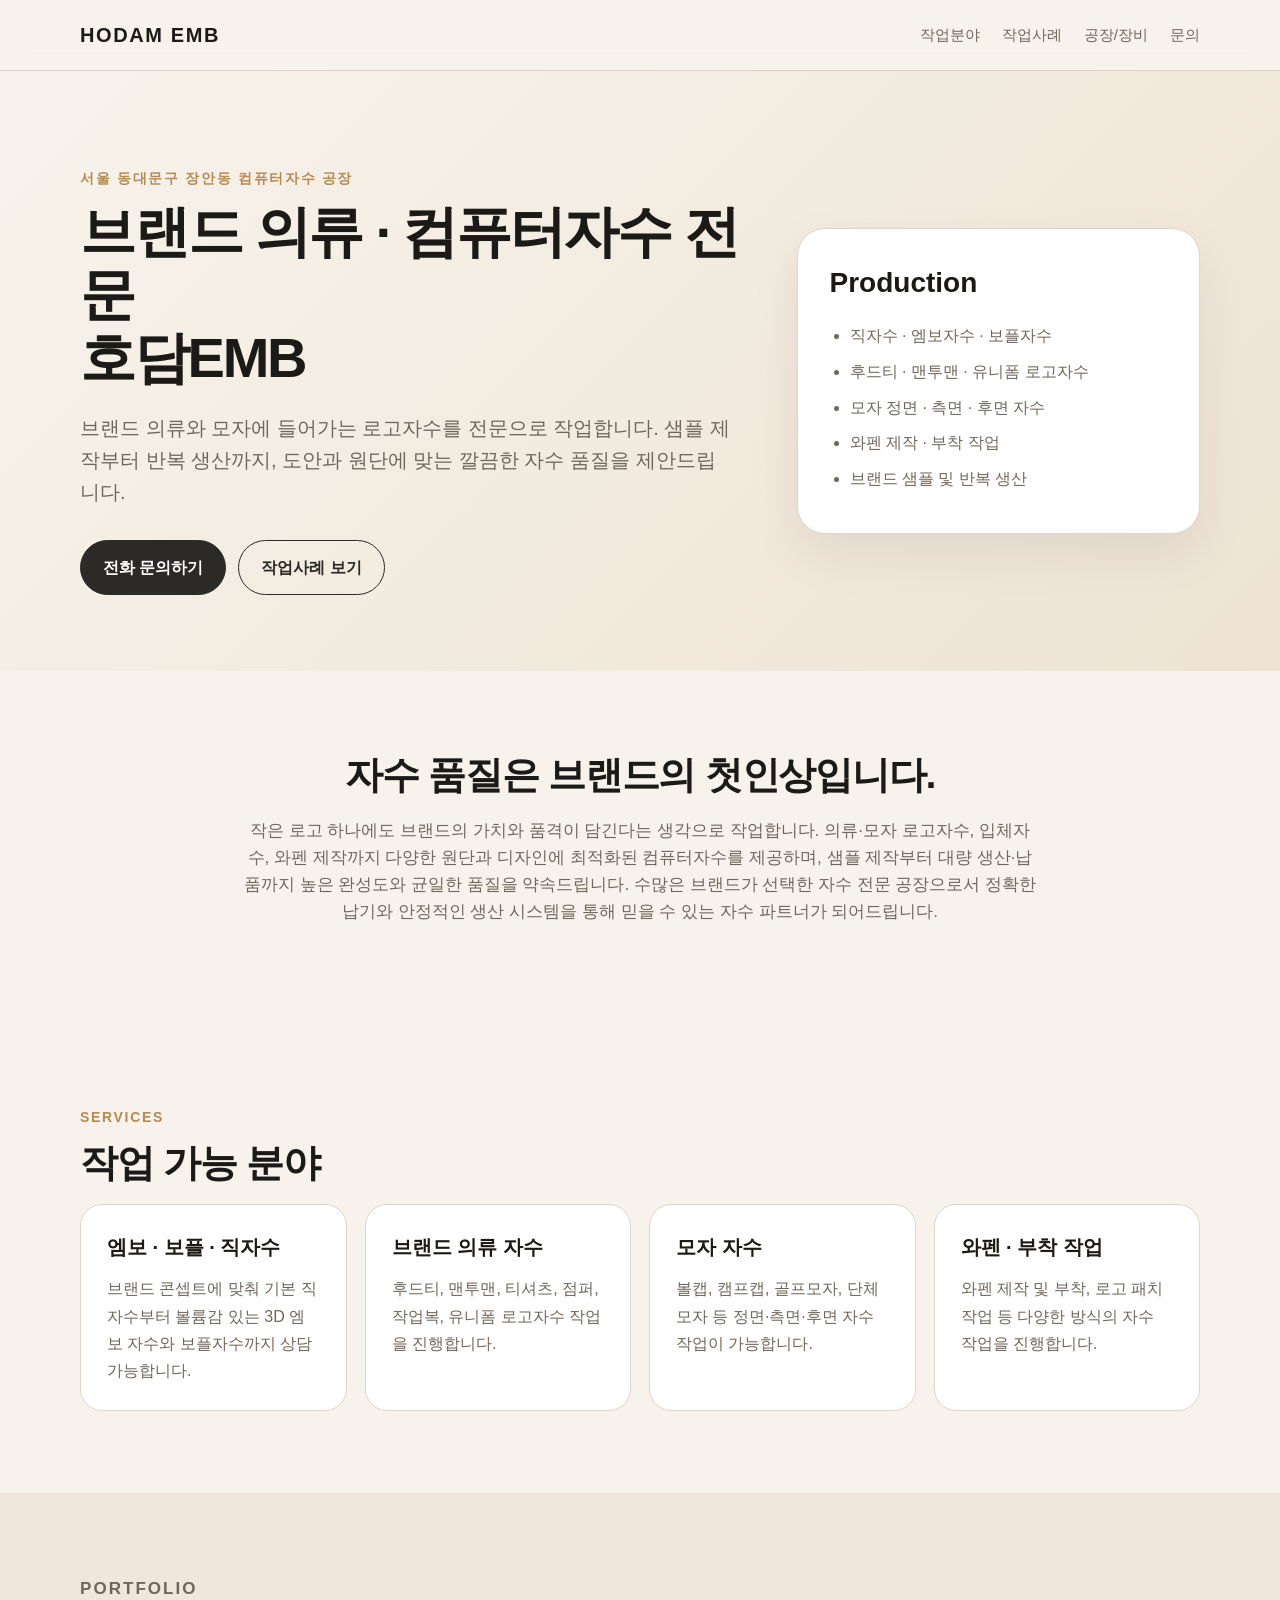
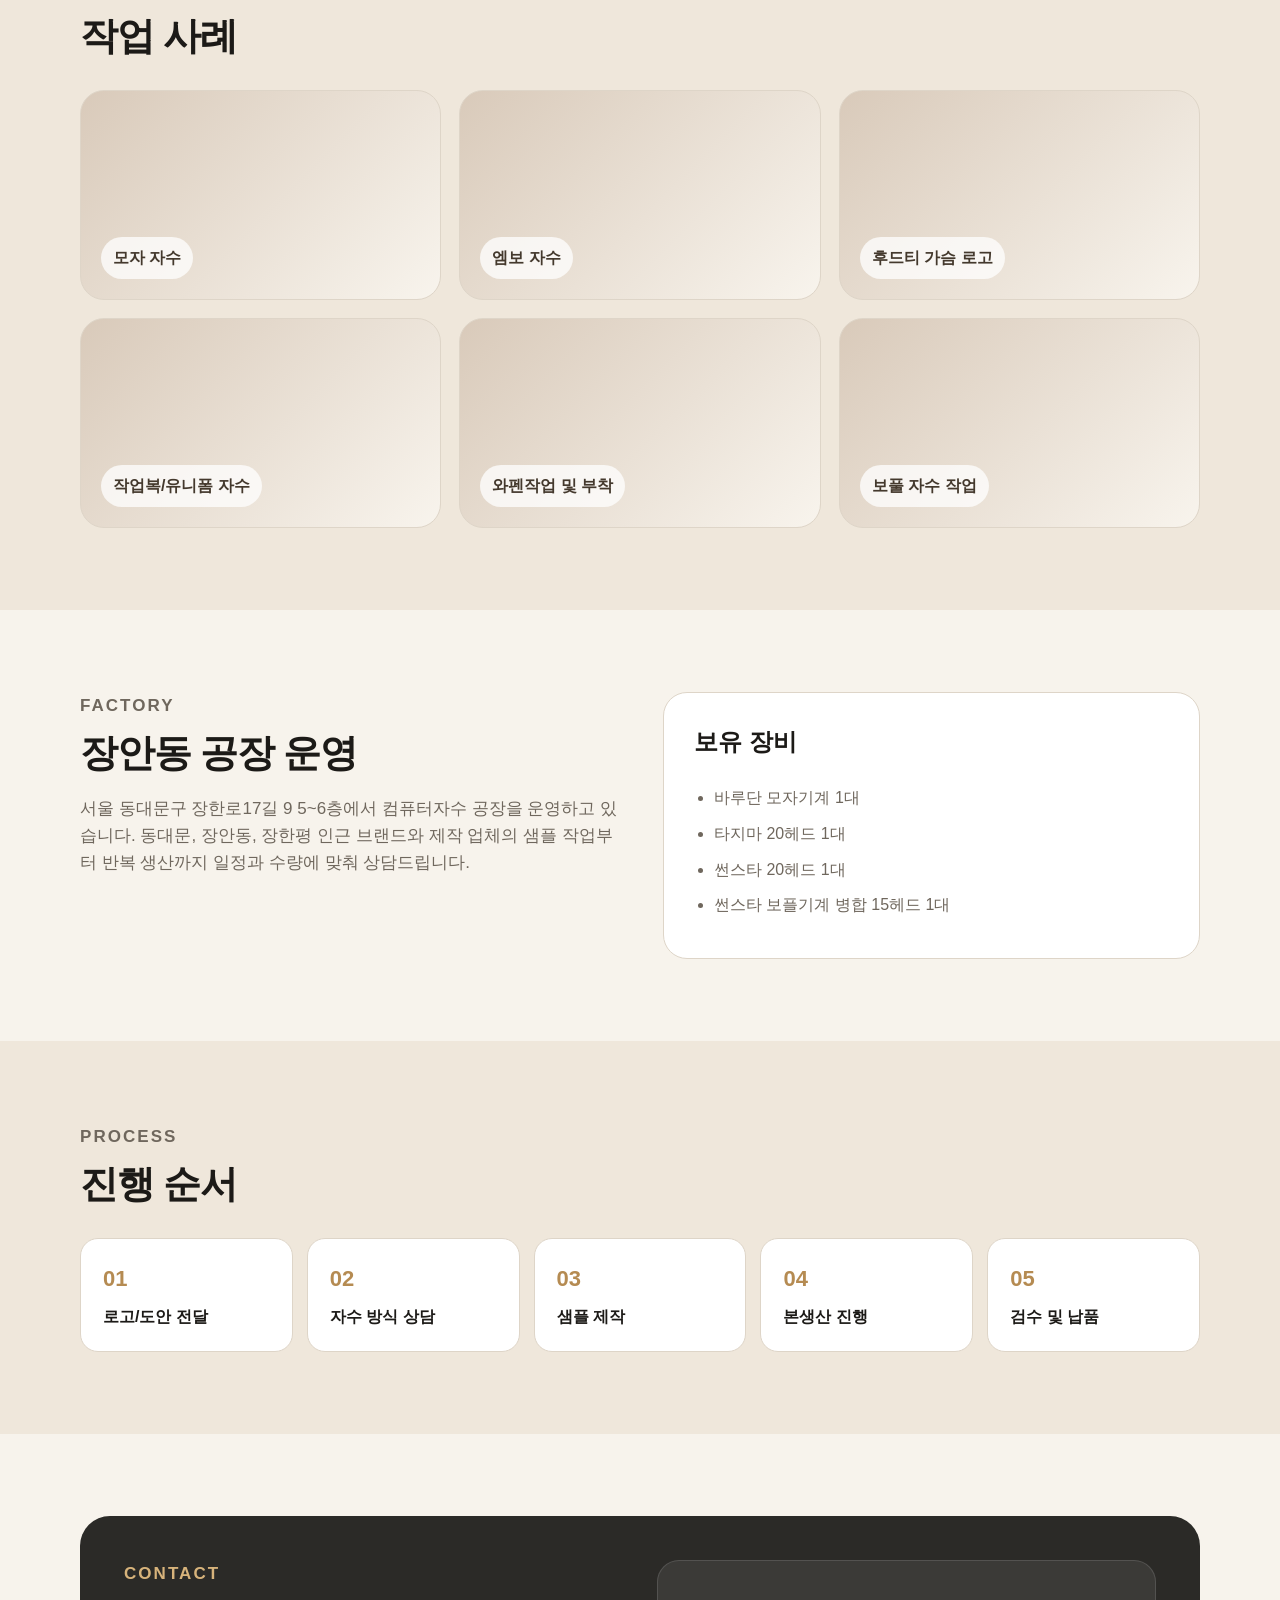
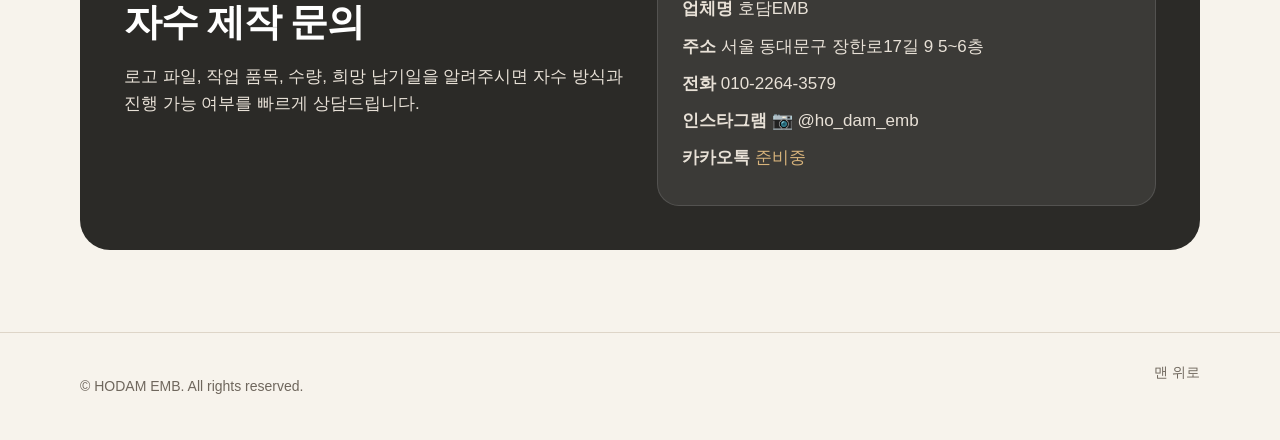
==== index.html @ f8488933 "Update index.html" ====
<!doctype html>
<html lang="ko">
<head>
  <meta name="naver-site-verification" content="a50fc53223a72fef5a2fe460c18884583e21198b" />
  <meta charset="utf-8" />
  <meta name="viewport" content="width=device-width, initial-scale=1" />
  <title>호담EMB | 장안동 컴퓨터자수 · 컴퓨터자수 전문</title>
  <meta name="description" content="서울 동대문구 장안동 컴퓨터자수 공장 호담EMB. 브랜드 의류자수, 모자자수, 입체자수, 와펜, 작업복·유니폼 자수 제작. 동대문구 장한로17길 9 5~6층." />
  <meta name="keywords" content="호담EMB, 컴퓨터자수, 장안동자수, 동대문자수, 모자자수, 입체자수, 브랜드자수, 의류자수, 와펜" />
  <link rel="stylesheet" href="styles.css" />
</head>
<body>
  <header class="site-header">
    <div class="container nav">
      <a class="logo" href="#top">HODAM EMB</a>
      <nav>
        <a href="#services">작업분야</a>
        <a href="#works">작업사례</a>
        <a href="#factory">공장/장비</a>
        <a href="#contact">문의</a>
      </nav>
    </div>
  </header>

  <main id="top">
    <section class="hero">
      <div class="container hero-grid">
        <div class="hero-copy">
          <p class="eyebrow">서울 동대문구 장안동 컴퓨터자수 공장</p>
          <h1>브랜드 의류 · 컴퓨터자수 전문<br />호담EMB</h1>
          <p class="hero-text">브랜드 의류와 모자에 들어가는 로고자수를 전문으로 작업합니다. 샘플 제작부터 반복 생산까지, 도안과 원단에 맞는 깔끔한 자수 품질을 제안드립니다.</p>
          <div class="hero-actions">
            <a class="btn primary" href="tel:010-2264-3579">전화 문의하기</a>
            <a class="btn secondary" href="#works">작업사례 보기</a>
          </div>
        </div>
        <div class="hero-card">
          <div class="card-title">Production</div>
          <ul>
            <li>직자수 · 엠보자수 · 보플자수</li>
            <li>후드티 · 맨투맨 · 유니폼 로고자수</li>
            <li>모자 정면 · 측면 · 후면 자수</li>
            <li>와펜 제작 · 부착 작업</li>
            <li>브랜드 샘플 및 반복 생산</li>
          </ul>
        </div>
      </div>
    </section>

    <section class="section intro">
      <div class="container narrow">
        <h2>자수 품질은 브랜드의 첫인상입니다.</h2>
        <p>작은 로고 하나에도 브랜드의 가치와 품격이 담긴다는 생각으로 작업합니다. 의류·모자 로고자수, 입체자수, 와펜 제작까지 다양한 원단과 디자인에 최적화된 컴퓨터자수를 제공하며, 샘플 제작부터 대량 생산·납품까지 높은 완성도와 균일한 품질을 약속드립니다. 수많은 브랜드가 선택한 자수 전문 공장으로서 정확한 납기와 안정적인 생산 시스템을 통해 믿을 수 있는 자수 파트너가 되어드립니다.</p>
      </div>
    </section>

<section id="services" class="section">
  <div class="container">
    <p class="eyebrow">SERVICES</p>
    <h2>작업 가능 분야</h2>

    <div class="service-grid">
      <article>
        <h3>엠보 · 보플 · 직자수</h3>
        <p>브랜드 콘셉트에 맞춰 기본 직자수부터 볼륨감 있는 3D 엠보 자수와 보플자수까지 상담 가능합니다.</p>
      </article>

      <article>
        <h3>브랜드 의류 자수</h3>
        <p>후드티, 맨투맨, 티셔츠, 점퍼, 작업복, 유니폼 로고자수 작업을 진행합니다.</p>
      </article>

      <article>
        <h3>모자 자수</h3>
        <p>볼캡, 캠프캡, 골프모자, 단체모자 등 정면·측면·후면 자수 작업이 가능합니다.</p>
      </article>

      <article>
        <h3>와펜 · 부착 작업</h3>
        <p>와펜 제작 및 부착, 로고 패치 작업 등 다양한 방식의 자수 작업을 진행합니다.</p>
      </article>
    </div>
  </div>
</section>

    <section id="works" class="section muted">
      <div class="container">
        <div class="section-head">
          <p class="eyebrow">Portfolio</p>
          <h2>작업 사례</h2>
          <p> </p>
        </div>
        <div class="work-grid">
          <div class="work-card"><span>모자 자수</span></div>
          <div class="work-card"><span>엠보 자수 </span></div>
          <div class="work-card"><span>후드티 가슴 로고</span></div>
          <div class="work-card"><span>작업복/유니폼 자수</span></div>
          <div class="work-card"><span>와펜작업 및 부착</span></div>
          <div class="work-card"><span>보풀 자수 작업</span></div>
        </div>
      </div>
    </section>

    <section id="factory" class="section">
      <div class="container two-col">
        <div>
          <p class="eyebrow">Factory</p>
          <h2>장안동 공장 운영</h2>
          <p>서울 동대문구 장한로17길 9 5~6층에서 컴퓨터자수 공장을 운영하고 있습니다. 동대문, 장안동, 장한평 인근 브랜드와 제작 업체의 샘플 작업부터 반복 생산까지 일정과 수량에 맞춰 상담드립니다.</p>
        </div>
        <div class="equipment">
          <h3>보유 장비</h3>
          <ul>
            <li>바루단 모자기계 1대</li>
            <li>타지마 20헤드 1대</li>
            <li>썬스타 20헤드 1대</li>
            <li>썬스타 보플기계 병합 15헤드 1대</li>
          </ul>
        </div>
      </div>
    </section>

    <section class="section process muted">
      <div class="container">
        <div class="section-head">
          <p class="eyebrow">Process</p>
          <h2>진행 순서</h2>
        </div>
        <div class="steps">
          <div><b>01</b><span>로고/도안 전달</span></div>
          <div><b>02</b><span>자수 방식 상담</span></div>
          <div><b>03</b><span>샘플 제작</span></div>
          <div><b>04</b><span>본생산 진행</span></div>
          <div><b>05</b><span>검수 및 납품</span></div>
        </div>
      </div>
    </section>

    <section id="contact" class="section contact">
      <div class="container contact-box">
        <div>
          <p class="eyebrow">Contact</p>
          <h2>자수 제작 문의</h2>
          <p>로고 파일, 작업 품목, 수량, 희망 납기일을 알려주시면 자수 방식과 진행 가능 여부를 빠르게 상담드립니다.</p>
        </div>
        <div class="contact-info">
          <p><strong>업체명</strong> 호담EMB</p>
          <p><strong>주소</strong> 서울 동대문구 장한로17길 9 5~6층</p>
          <p><strong>전화</strong> <a href="tel:010-2264-3579">010-2264-3579</a></p>
          <p><strong>인스타그램</strong>
<a href="https://www.instagram.com/ho_dam_emb/" target="_blank">
📷 @ho_dam_emb
</a>
</p>
          <p><strong>카카오톡</strong> <span class="placeholder">준비중</span></p>
        </div>
      </div>
    </section>
  </main>

  <footer>
    <div class="container footer-inner">
      <p>© HODAM EMB. All rights reserved.</p>
      <a href="#top">맨 위로</a>
    </div>
  </footer>
</body>
</html>
---- styles.css ----
:root{
  --bg:#f7f3ec;
  --text:#1c1a17;
  --muted:#6f675d;
  --card:#ffffff;
  --line:#ded5c8;
  --accent:#2b2a27;
  --accent2:#b58b52;
}
*{box-sizing:border-box}
body{margin:0;font-family:-apple-system,BlinkMacSystemFont,"Segoe UI","Noto Sans KR",Arial,sans-serif;color:var(--text);background:var(--bg);line-height:1.6}
a{color:inherit;text-decoration:none}
.container{width:min(1120px,92%);margin:0 auto}
.site-header{position:sticky;top:0;z-index:10;background:rgba(247,243,236,.88);backdrop-filter:blur(12px);border-bottom:1px solid var(--line)}
.nav{display:flex;align-items:center;justify-content:space-between;height:70px}
.logo{font-weight:800;letter-spacing:.08em;font-size:20px}
nav{display:flex;gap:22px;font-size:15px;color:var(--muted)}
.hero{padding:96px 0 76px;background:linear-gradient(135deg,#f7f3ec 0%,#eee3d3 100%)}
.hero-grid{display:grid;grid-template-columns:1.25fr .75fr;gap:44px;align-items:center}
.eyebrow{font-size:14px;font-weight:800;letter-spacing:.12em;text-transform:uppercase;color:var(--accent2);margin:0 0 12px}
h1{font-size:56px;line-height:1.12;margin:0 0 22px;letter-spacing:-.04em}
.hero-text{font-size:20px;color:var(--muted);max-width:650px;margin:0 0 32px}
.hero-actions{display:flex;gap:12px;flex-wrap:wrap}
.btn{display:inline-flex;align-items:center;justify-content:center;padding:14px 22px;border-radius:999px;font-weight:800;border:1px solid var(--accent)}
.btn.primary{background:var(--accent);color:white}.btn.secondary{background:transparent;color:var(--accent)}
.hero-card{background:var(--card);border:1px solid var(--line);border-radius:28px;padding:32px;box-shadow:0 20px 50px rgba(36,31,24,.08)}
.card-title{font-size:28px;font-weight:900;margin-bottom:18px}.hero-card ul,.equipment ul{padding-left:20px;margin:0}.hero-card li,.equipment li{margin:10px 0;color:var(--muted)}
.section{padding:82px 0}.muted{background:#efe7db}.narrow{max-width:800px;text-align:center}.intro h2,.section h2{font-size:38px;line-height:1.2;margin:0 0 18px;letter-spacing:-.03em}.intro p,.section-head p,.two-col p,.contact p{color:var(--muted);font-size:17px}.section-head{margin-bottom:30px}.section-head h2{margin-bottom:10px}
.service-grid{display:grid;grid-template-columns:repeat(4,1fr);gap:18px}.service-grid article{background:var(--card);border:1px solid var(--line);border-radius:22px;padding:26px}.service-grid h3{margin:0 0 12px;font-size:20px}.service-grid p{margin:0;color:var(--muted)}
.work-grid{display:grid;grid-template-columns:repeat(3,1fr);gap:18px}.work-card{min-height:210px;border-radius:24px;background:linear-gradient(135deg,#d9caba,#f8f4ed);border:1px solid var(--line);display:flex;align-items:end;padding:20px;font-weight:800;color:#44392d}.work-card span{background:rgba(255,255,255,.75);padding:8px 12px;border-radius:999px}
.two-col{display:grid;grid-template-columns:1fr 1fr;gap:46px;align-items:start}.equipment{background:var(--card);border:1px solid var(--line);border-radius:24px;padding:30px}.equipment h3{margin-top:0;font-size:24px}
.steps{display:grid;grid-template-columns:repeat(5,1fr);gap:14px}.steps div{background:var(--card);border:1px solid var(--line);border-radius:18px;padding:22px}.steps b{display:block;color:var(--accent2);font-size:22px;margin-bottom:8px}.steps span{font-weight:800}
.contact-box{background:var(--accent);color:white;border-radius:30px;padding:44px;display:grid;grid-template-columns:1fr 1fr;gap:34px}.contact-box .eyebrow{color:#d7b37b}.contact-box p{color:#e8e1d7}.contact-info{background:rgba(255,255,255,.08);border:1px solid rgba(255,255,255,.12);border-radius:22px;padding:24px}.contact-info p{margin:10px 0}.placeholder{color:#d7b37b}
footer{border-top:1px solid var(--line);padding:28px 0}.footer-inner{display:flex;justify-content:space-between;color:var(--muted);font-size:14px}
@media(max-width:900px){nav{display:none}h1{font-size:40px}.hero-grid,.two-col,.contact-box{grid-template-columns:1fr}.service-grid{grid-template-columns:1fr 1fr}.work-grid{grid-template-columns:1fr 1fr}.steps{grid-template-columns:1fr 1fr}.section{padding:58px 0}}
@media(max-width:560px){.service-grid,.work-grid,.steps{grid-template-columns:1fr}.hero{padding:68px 0 54px}.intro h2,.section h2{font-size:30px}.contact-box{padding:28px}.footer-inner{display:block}.hero-actions .btn{width:100%}}

/* 강제 복구: 작업 가능 분야 카드 */
#services .service-grid {
  display: grid !important;
  grid-template-columns: repeat(4, minmax(0, 1fr)) !important;
  gap: 18px !important;
}

#services .service-grid article {
  display: block !important;
  background: #ffffff !important;
  border: 1px solid #ded5c8 !important;
  border-radius: 22px !important;
  padding: 26px !important;
  min-height: 190px !important;
  box-shadow: none !important;
}

#services .service-grid article h3 {
  margin: 0 0 12px !important;
  font-size: 20px !important;
}

#services .service-grid article p {
  margin: 0 !important;
  color: #6f675d !important;
  line-height: 1.7 !important;
}

@media (max-width: 900px) {
  #services .service-grid {
    grid-template-columns: 1fr 1fr !important;
  }
}

@media (max-width: 560px) {
  #services .service-grid {
    grid-template-columns: 1fr !important;
  }
}
.service-card {
  background: #ffffff;
  border: 1px solid #ded5c8;
  border-radius: 22px;
  padding: 26px;
  min-height: 190px;
}

.service-card h3 {
  margin: 0 0 12px;
  font-size: 20px;
}

.service-card p {
  margin: 0;
  color: #6f675d;
  line-height: 1.7;
}
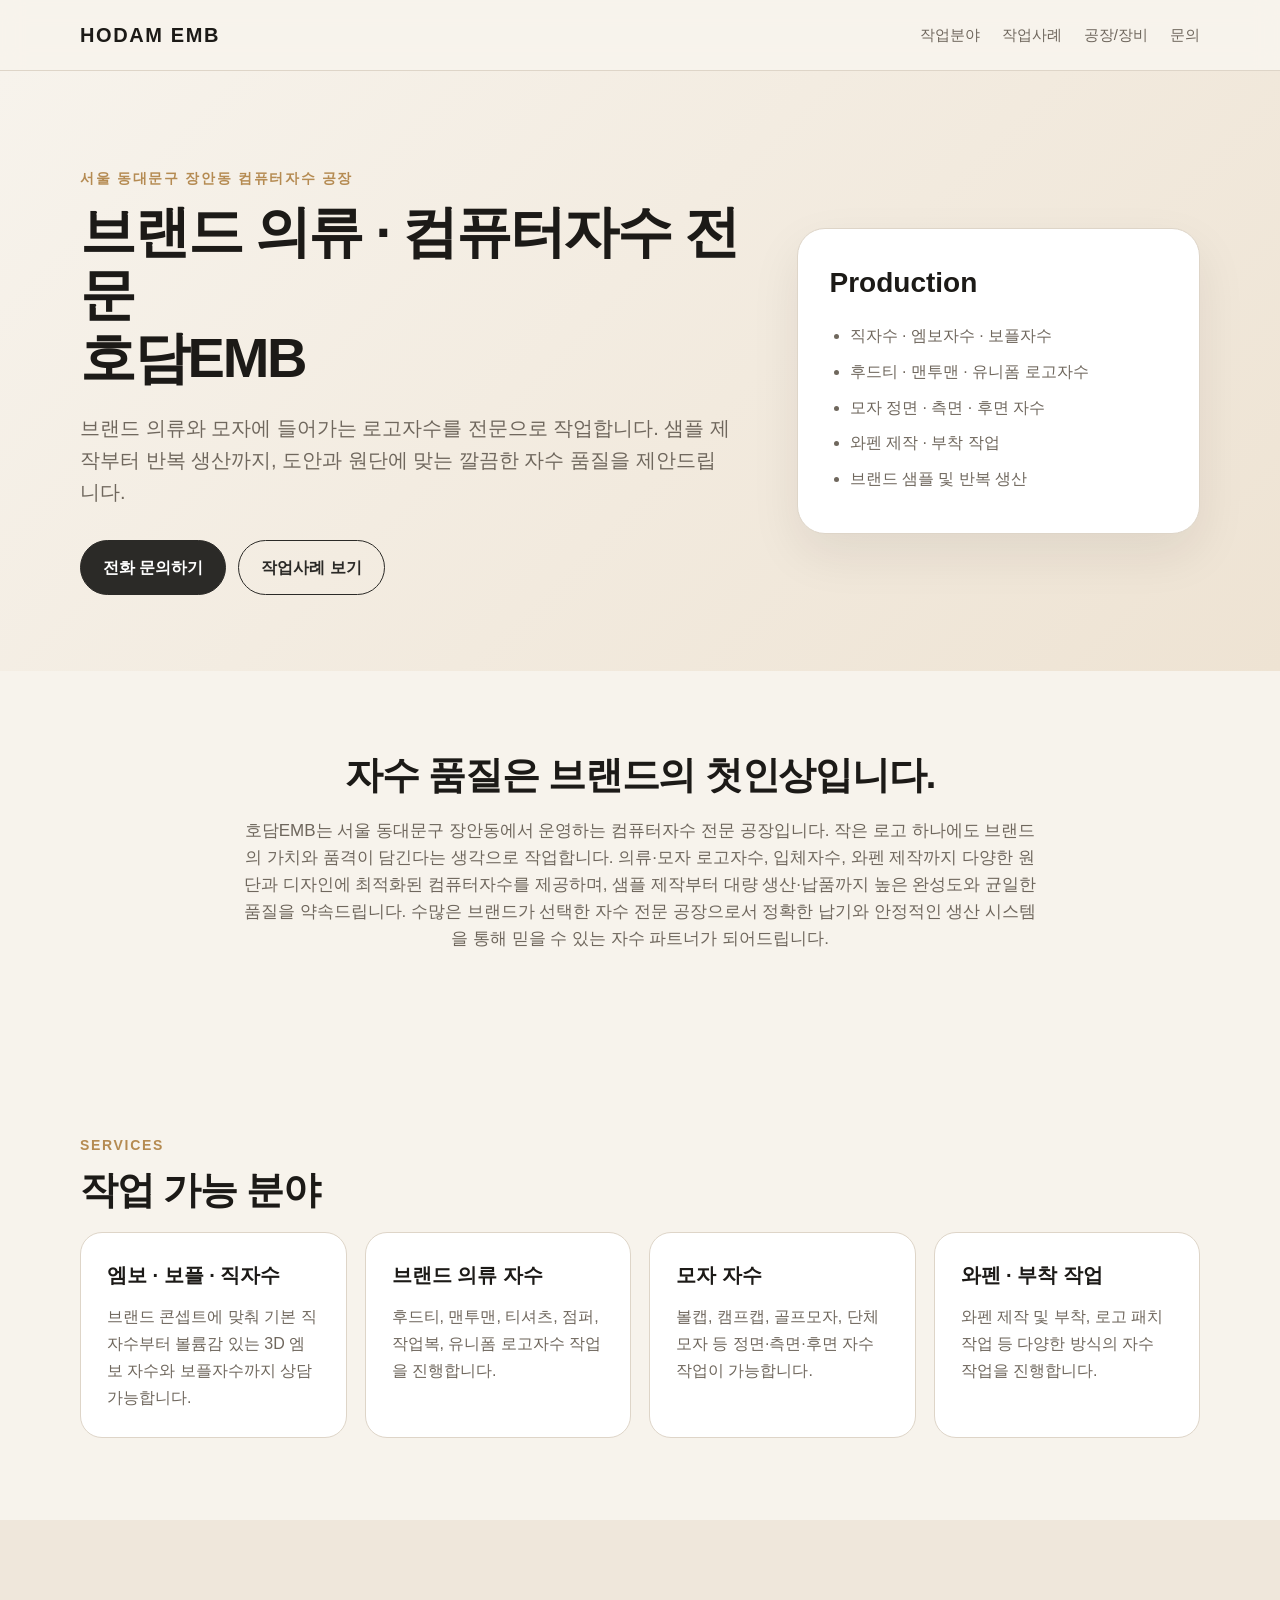
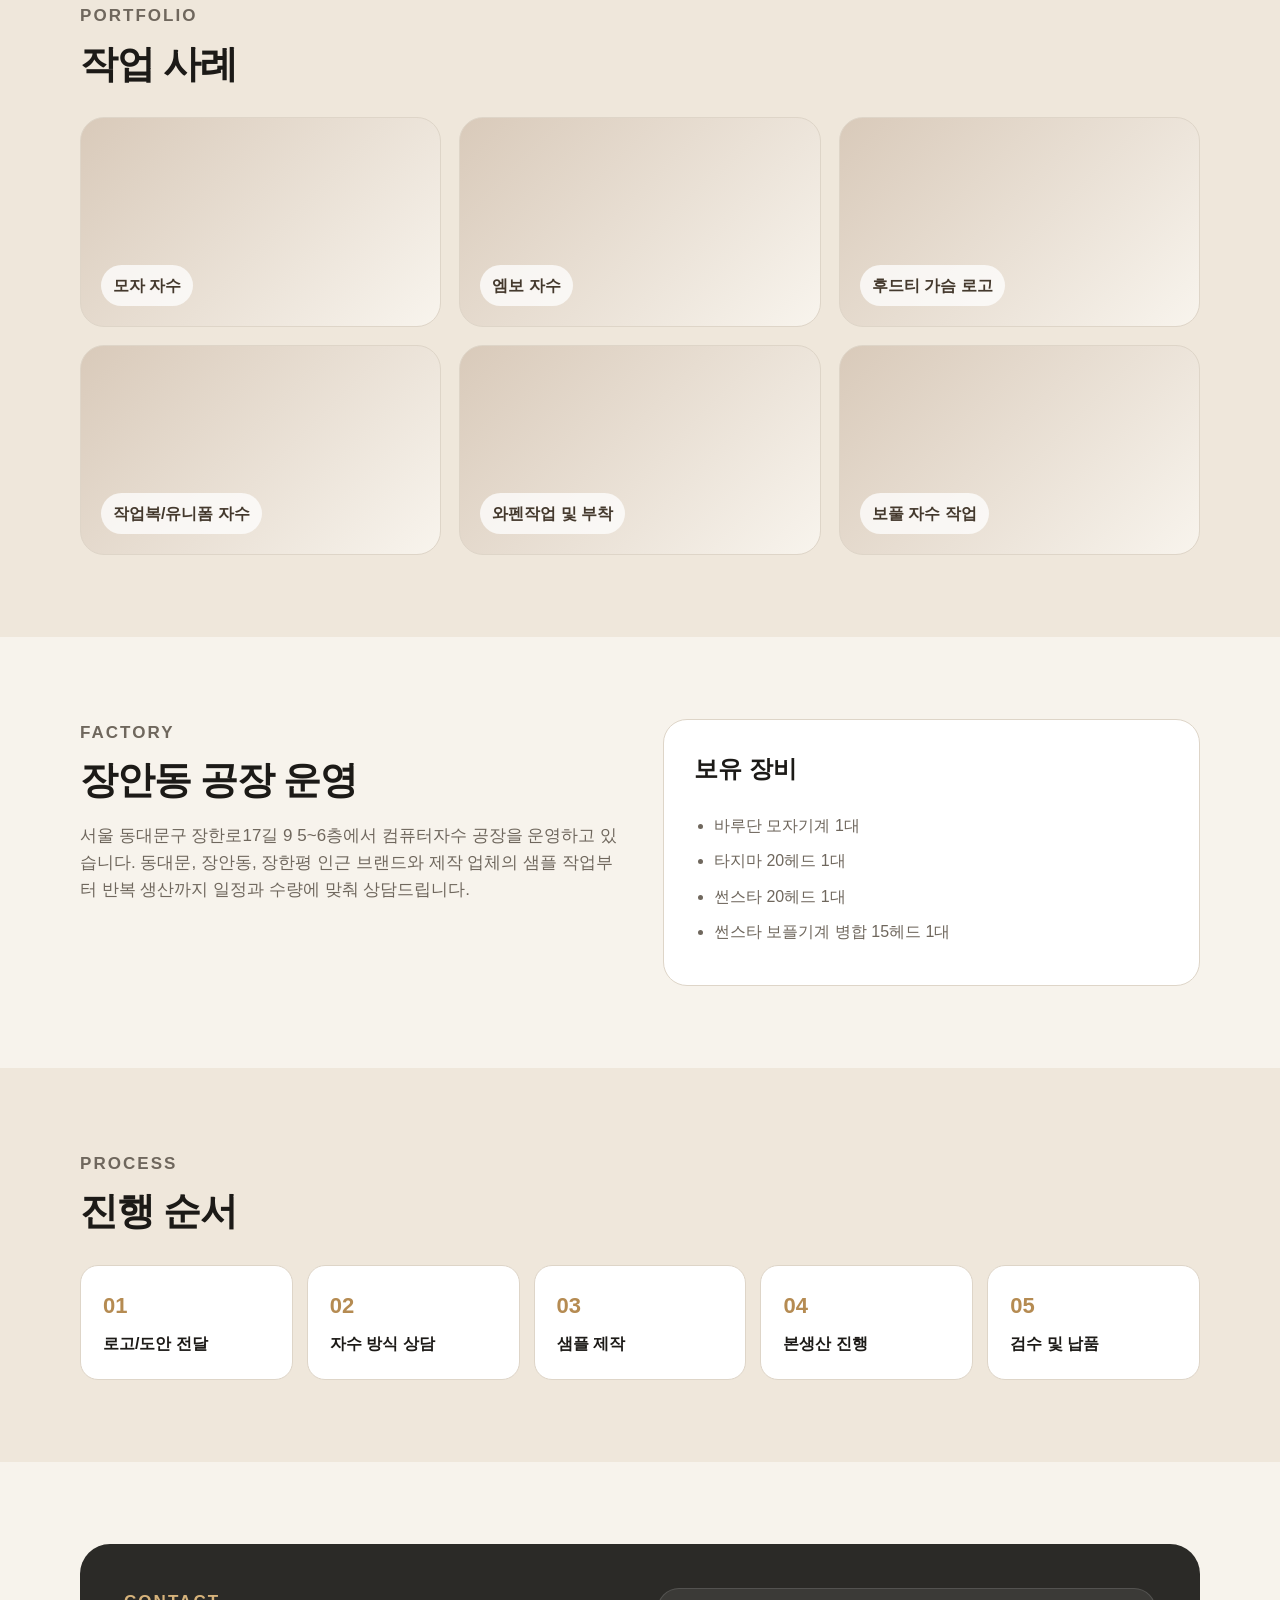
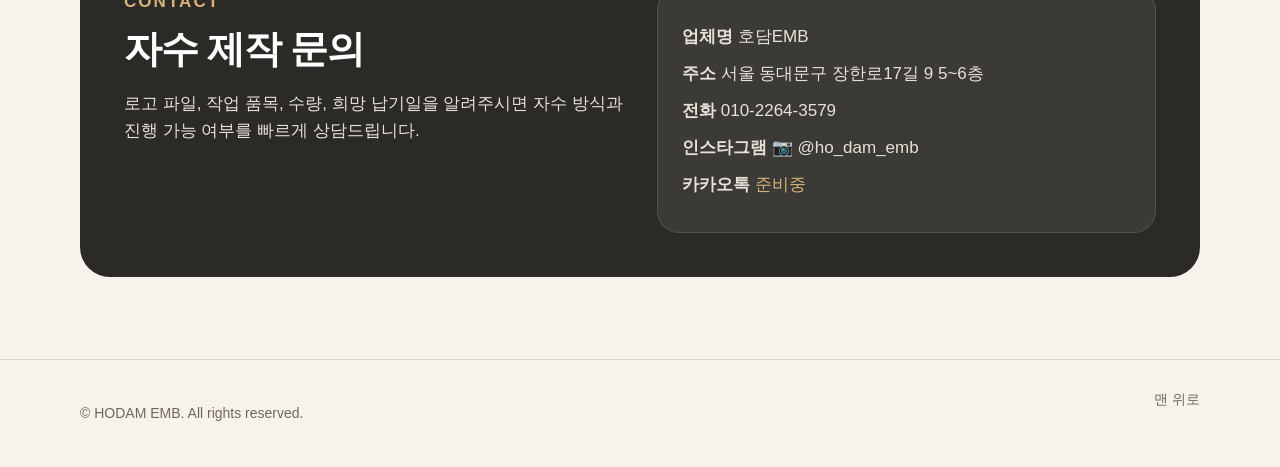
==== commit 84939c60: "Update index.html" ====
--- a/index.html
+++ b/index.html
@@ -50,7 +50,7 @@
     <section class="section intro">
       <div class="container narrow">
         <h2>자수 품질은 브랜드의 첫인상입니다.</h2>
-        <p>작은 로고 하나에도 브랜드의 가치와 품격이 담긴다는 생각으로 작업합니다. 의류·모자 로고자수, 입체자수, 와펜 제작까지 다양한 원단과 디자인에 최적화된 컴퓨터자수를 제공하며, 샘플 제작부터 대량 생산·납품까지 높은 완성도와 균일한 품질을 약속드립니다. 수많은 브랜드가 선택한 자수 전문 공장으로서 정확한 납기와 안정적인 생산 시스템을 통해 믿을 수 있는 자수 파트너가 되어드립니다.</p>
+        <p>호담EMB는 서울 동대문구 장안동에서 운영하는 컴퓨터자수 전문 공장입니다. 작은 로고 하나에도 브랜드의 가치와 품격이 담긴다는 생각으로 작업합니다. 의류·모자 로고자수, 입체자수, 와펜 제작까지 다양한 원단과 디자인에 최적화된 컴퓨터자수를 제공하며, 샘플 제작부터 대량 생산·납품까지 높은 완성도와 균일한 품질을 약속드립니다. 수많은 브랜드가 선택한 자수 전문 공장으로서 정확한 납기와 안정적인 생산 시스템을 통해 믿을 수 있는 자수 파트너가 되어드립니다.</p>
       </div>
     </section>
 
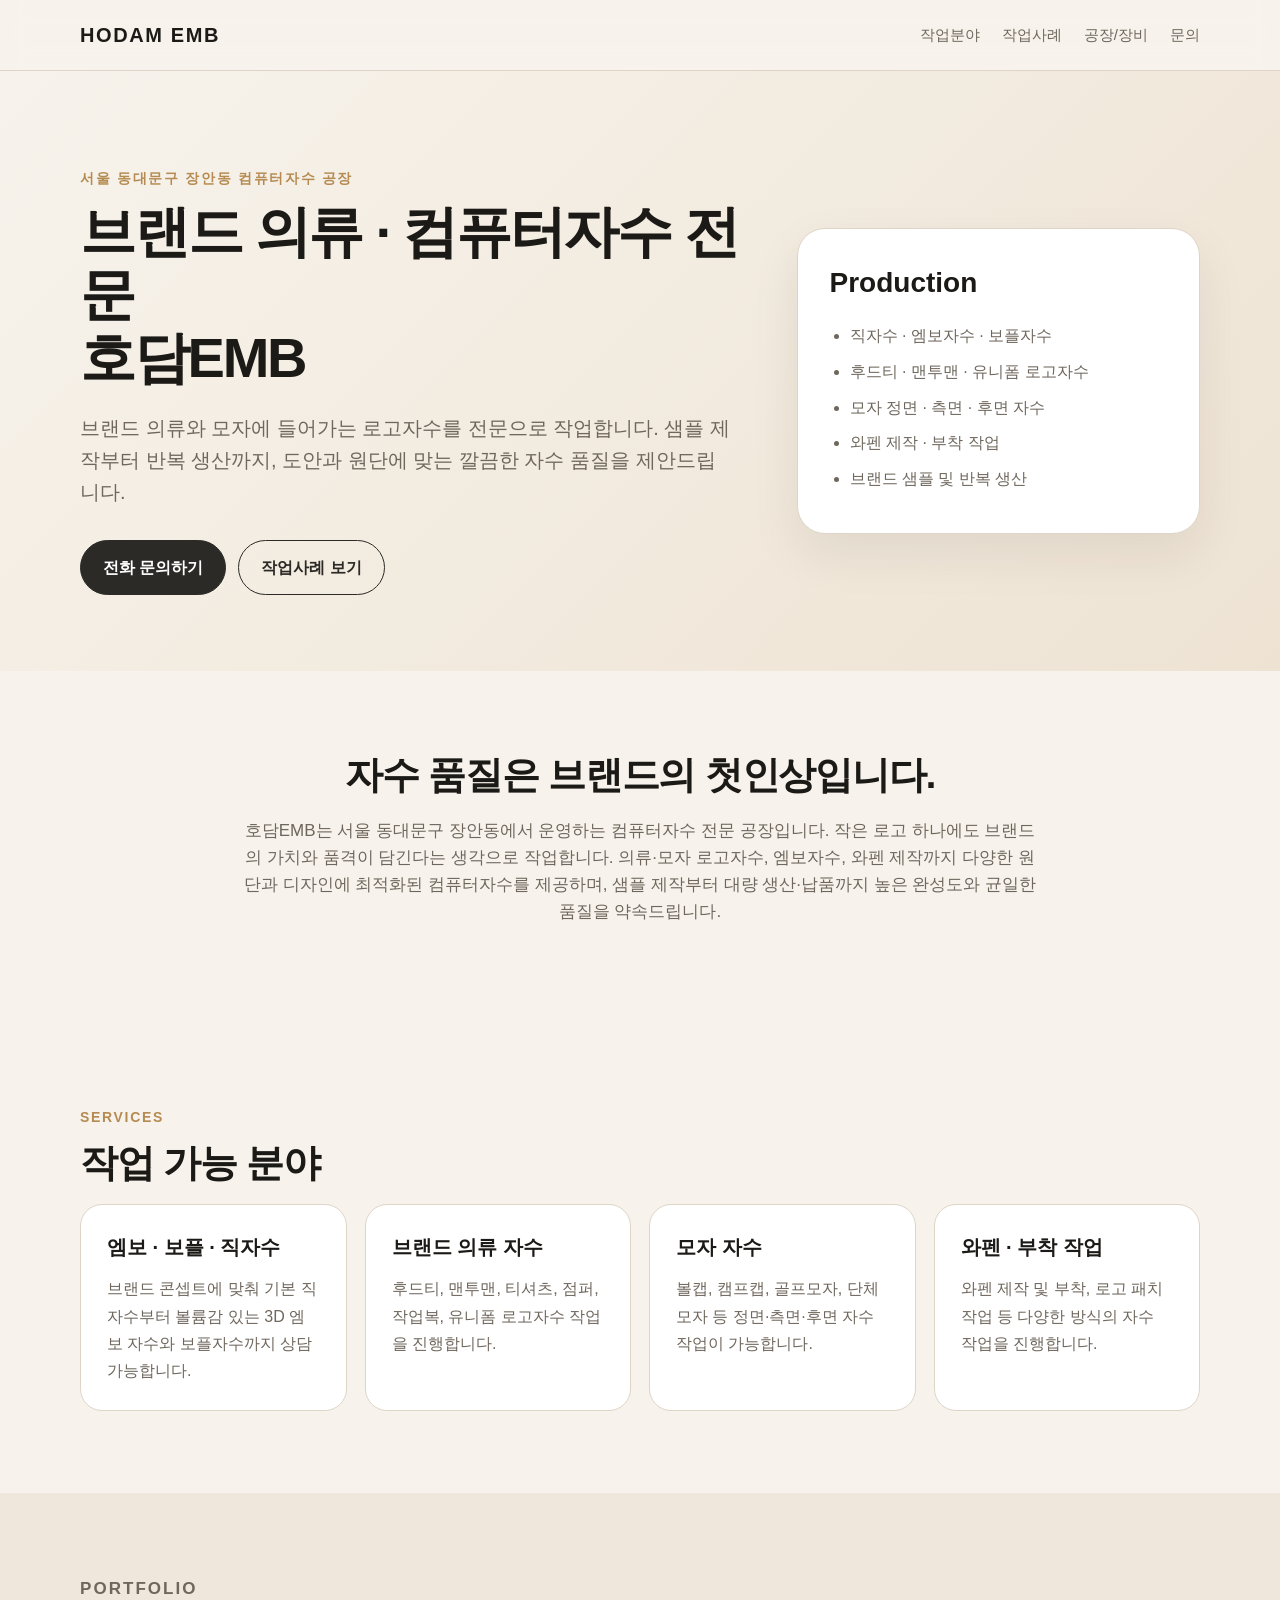
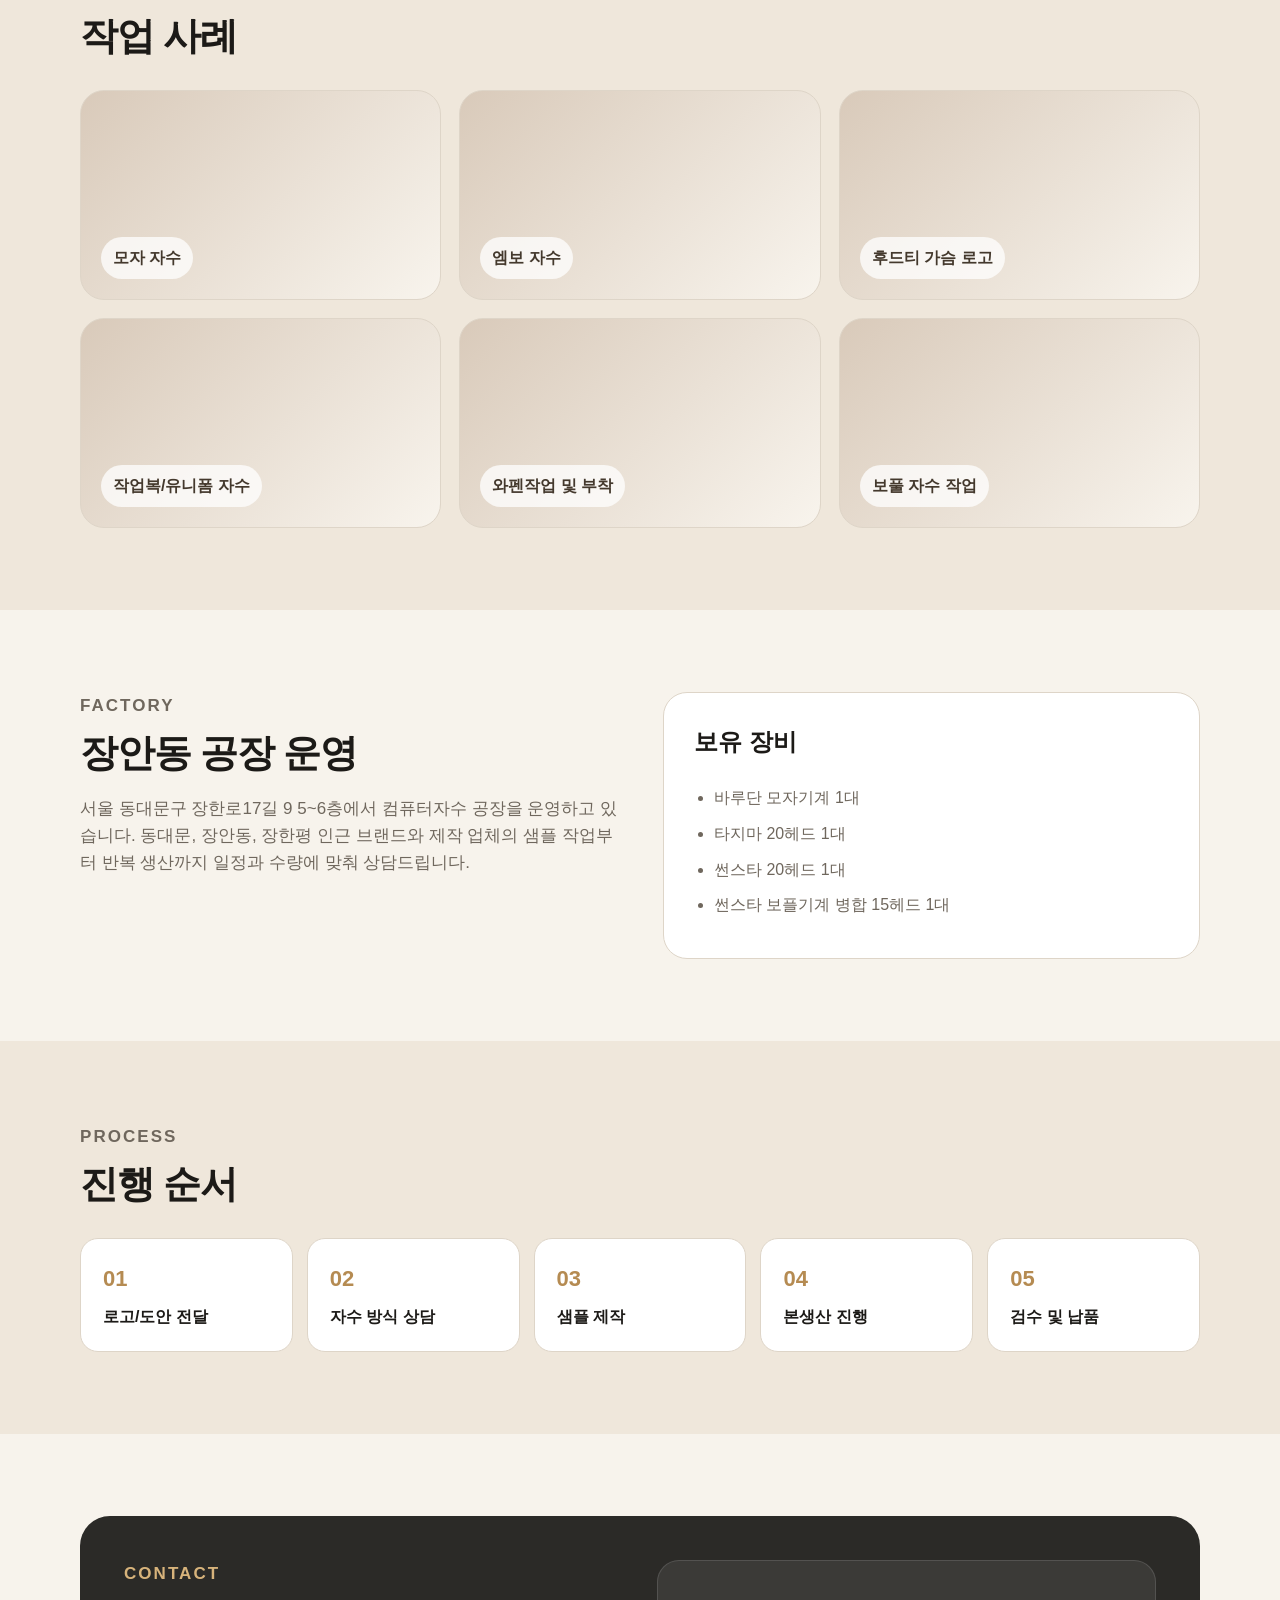
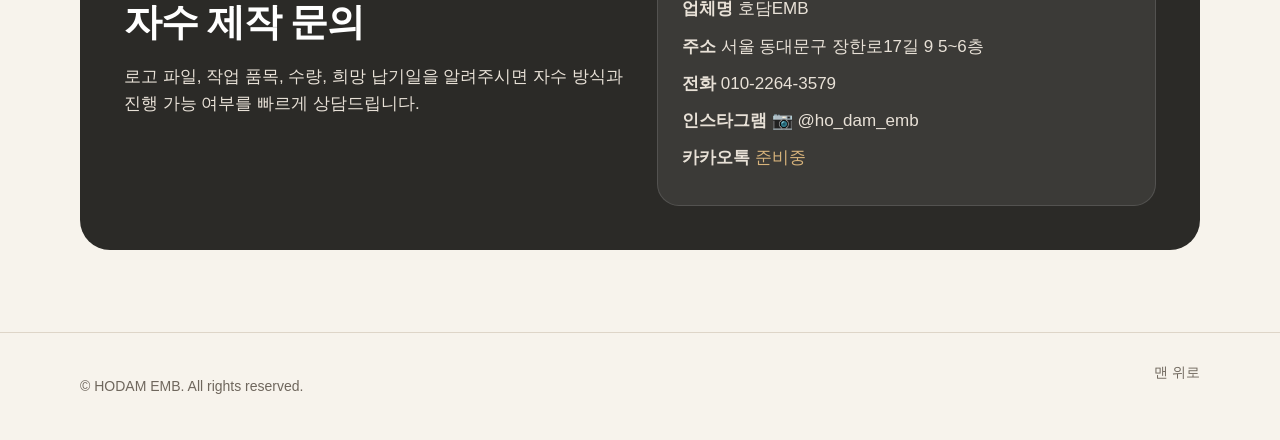
==== commit 371576c4: "Update index.html" ====
--- a/index.html
+++ b/index.html
@@ -50,7 +50,7 @@
     <section class="section intro">
       <div class="container narrow">
         <h2>자수 품질은 브랜드의 첫인상입니다.</h2>
-        <p>호담EMB는 서울 동대문구 장안동에서 운영하는 컴퓨터자수 전문 공장입니다. 작은 로고 하나에도 브랜드의 가치와 품격이 담긴다는 생각으로 작업합니다. 의류·모자 로고자수, 입체자수, 와펜 제작까지 다양한 원단과 디자인에 최적화된 컴퓨터자수를 제공하며, 샘플 제작부터 대량 생산·납품까지 높은 완성도와 균일한 품질을 약속드립니다. 수많은 브랜드가 선택한 자수 전문 공장으로서 정확한 납기와 안정적인 생산 시스템을 통해 믿을 수 있는 자수 파트너가 되어드립니다.</p>
+        <p>호담EMB는 서울 동대문구 장안동에서 운영하는 컴퓨터자수 전문 공장입니다. 작은 로고 하나에도 브랜드의 가치와 품격이 담긴다는 생각으로 작업합니다. 의류·모자 로고자수, 엠보자수, 와펜 제작까지 다양한 원단과 디자인에 최적화된 컴퓨터자수를 제공하며, 샘플 제작부터 대량 생산·납품까지 높은 완성도와 균일한 품질을 약속드립니다. </p>
       </div>
     </section>
 
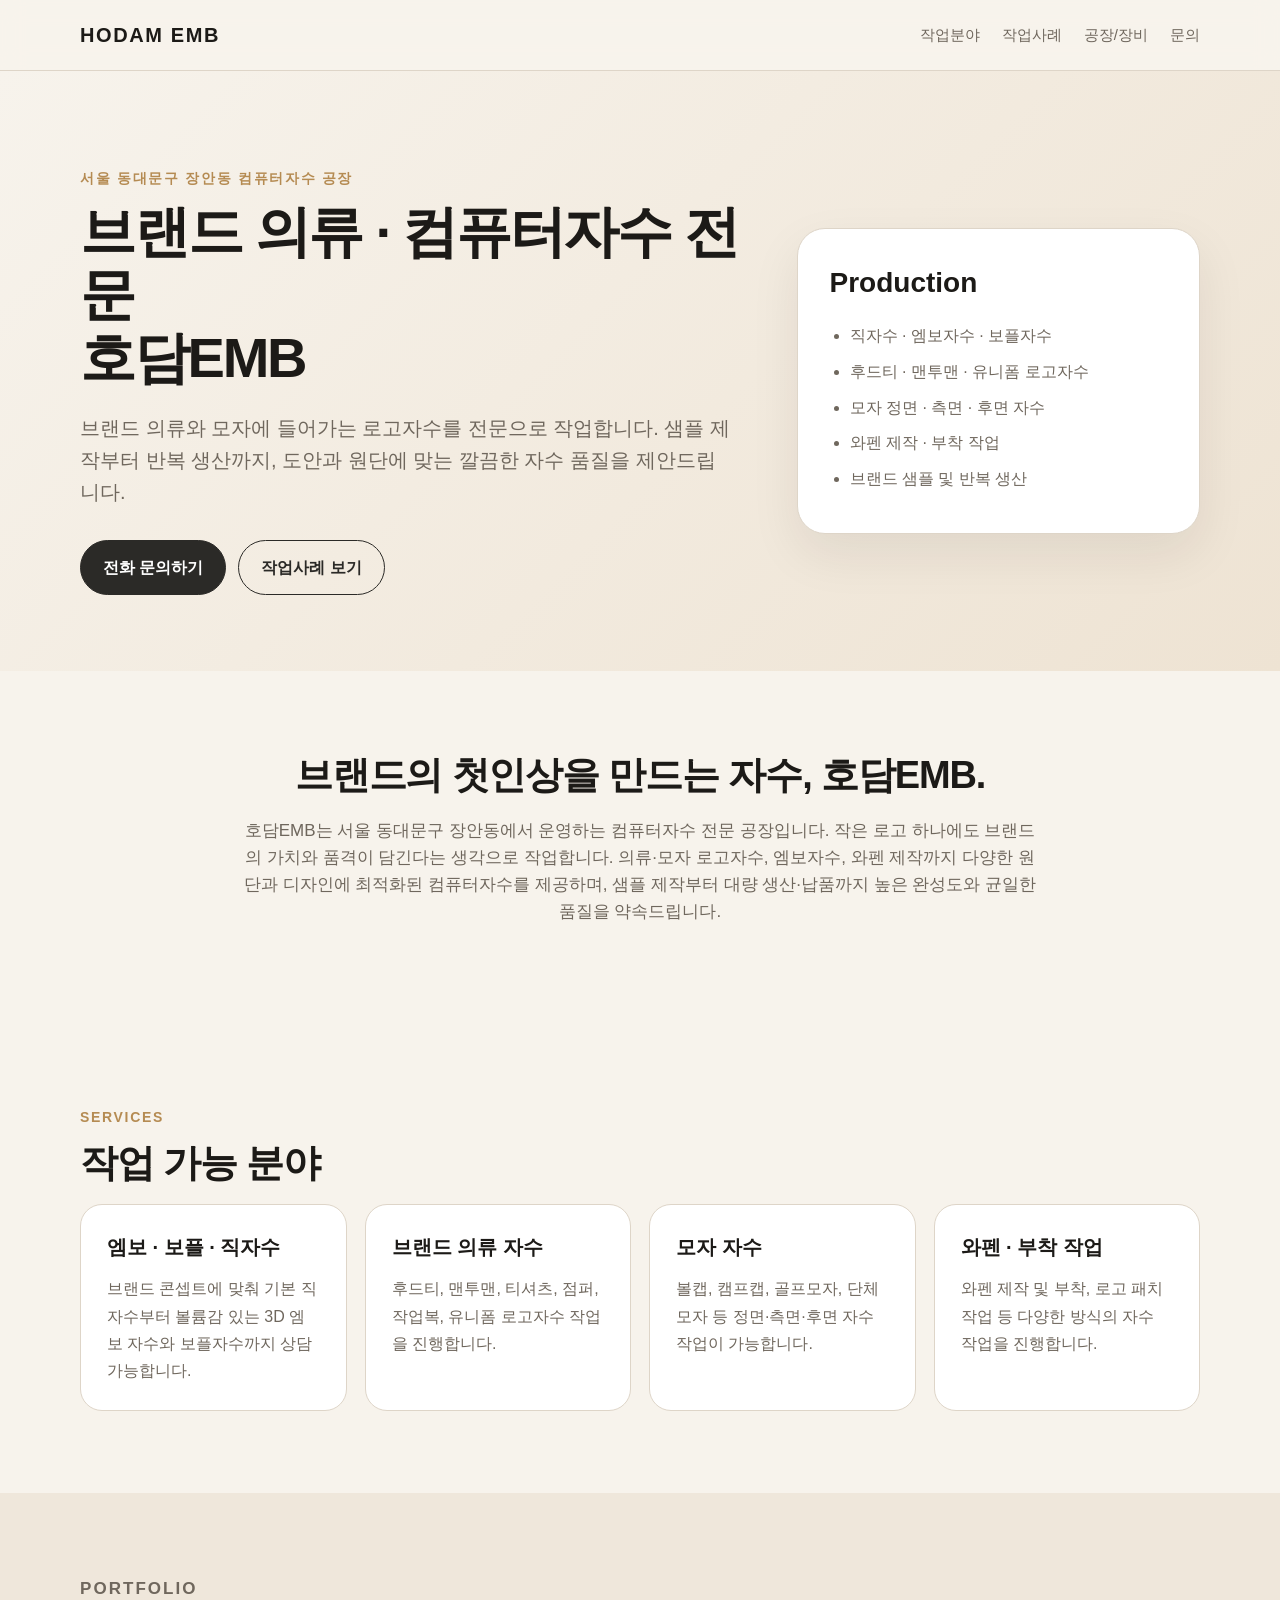
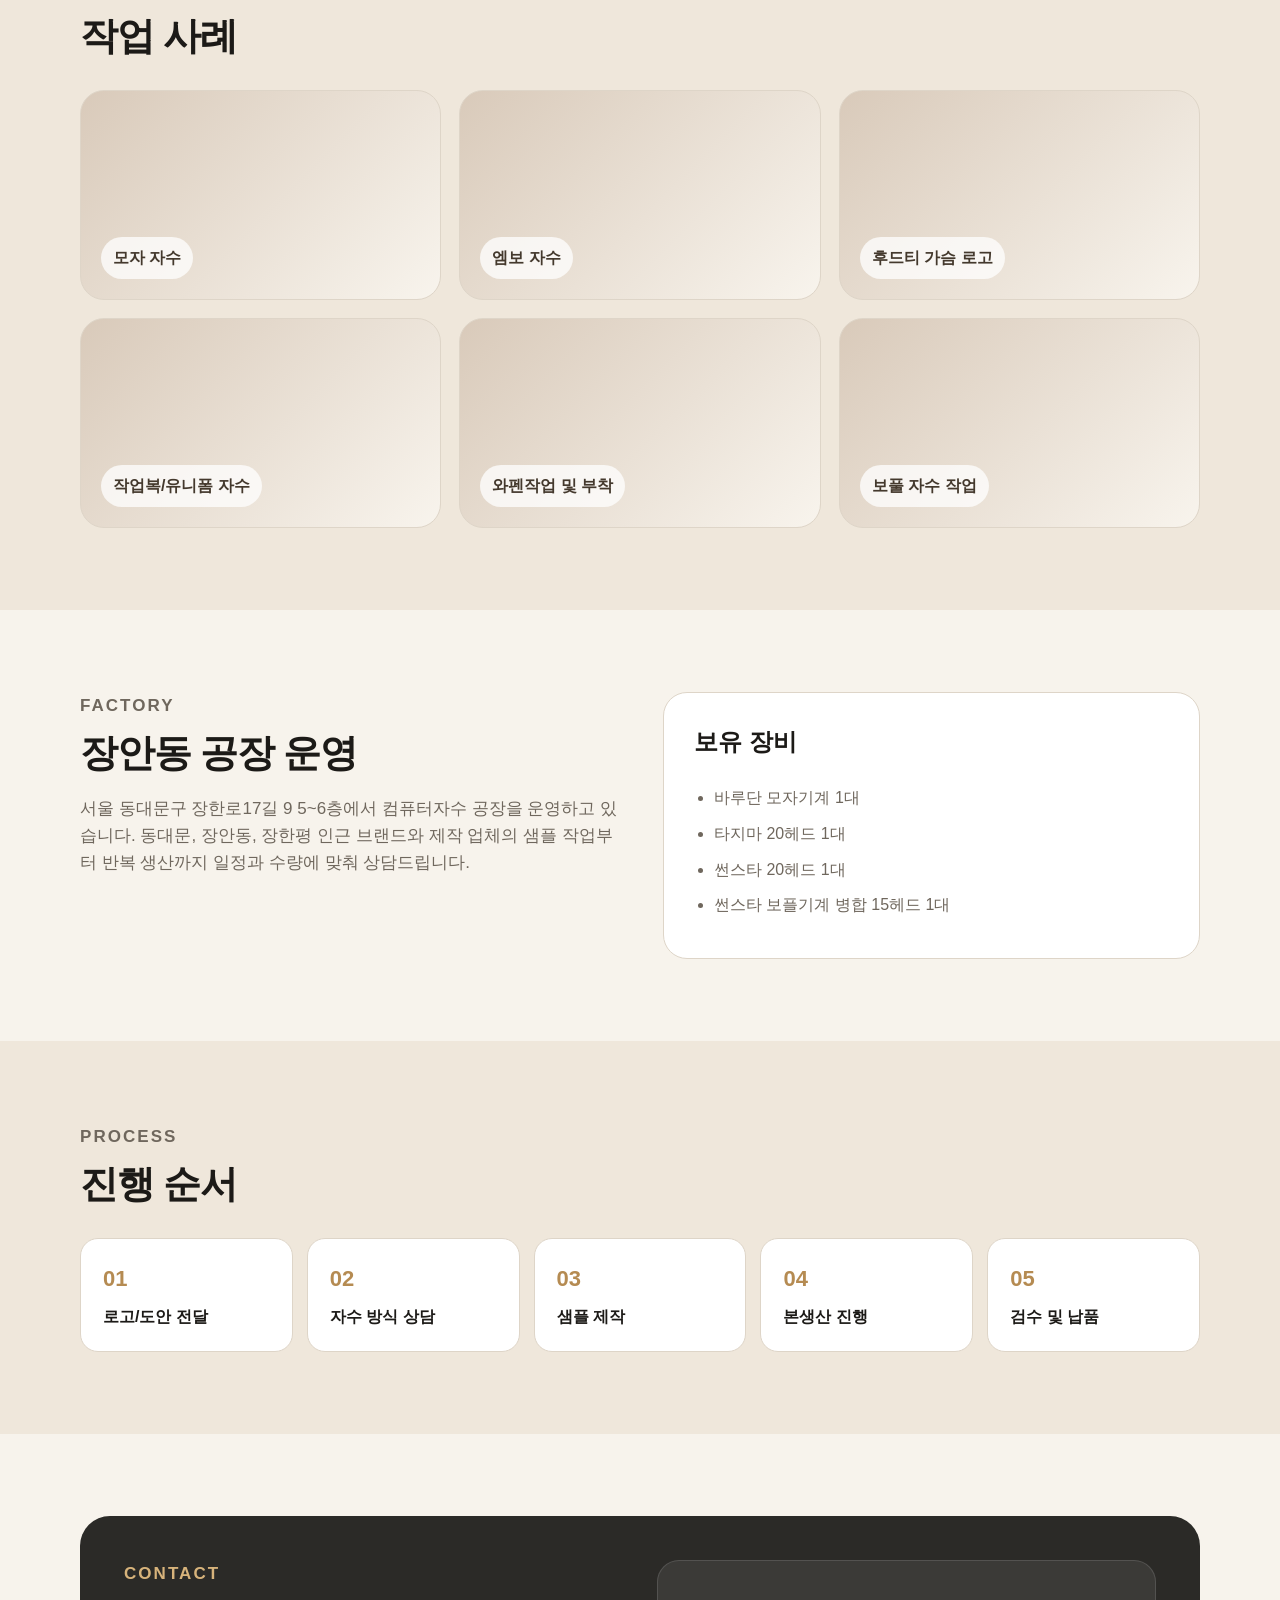
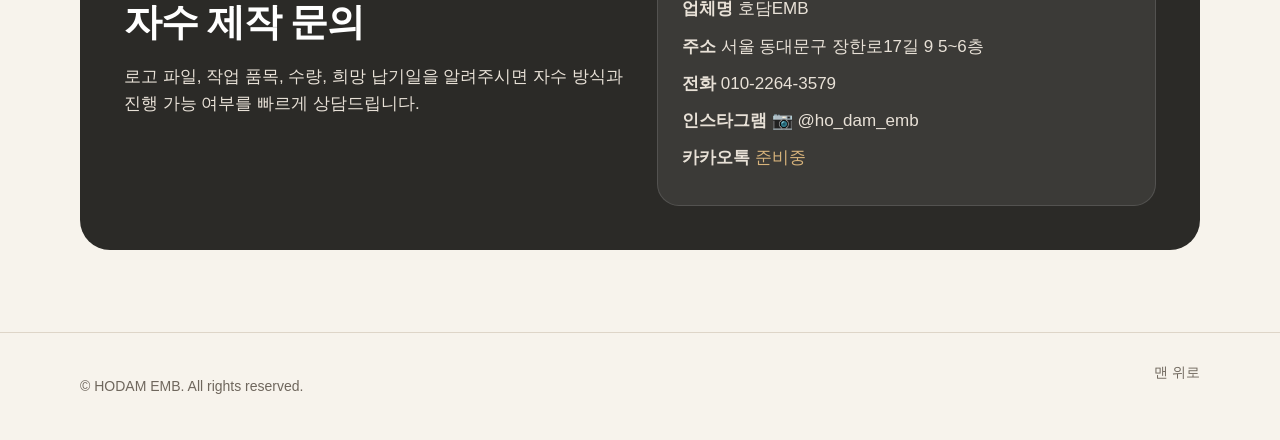
==== commit df8af125: "Update index.html" ====
--- a/index.html
+++ b/index.html
@@ -49,7 +49,7 @@
 
     <section class="section intro">
       <div class="container narrow">
-        <h2>자수 품질은 브랜드의 첫인상입니다.</h2>
+        <h2>브랜드의 첫인상을 만드는 자수, 호담EMB.</h2>
         <p>호담EMB는 서울 동대문구 장안동에서 운영하는 컴퓨터자수 전문 공장입니다. 작은 로고 하나에도 브랜드의 가치와 품격이 담긴다는 생각으로 작업합니다. 의류·모자 로고자수, 엠보자수, 와펜 제작까지 다양한 원단과 디자인에 최적화된 컴퓨터자수를 제공하며, 샘플 제작부터 대량 생산·납품까지 높은 완성도와 균일한 품질을 약속드립니다. </p>
       </div>
     </section>
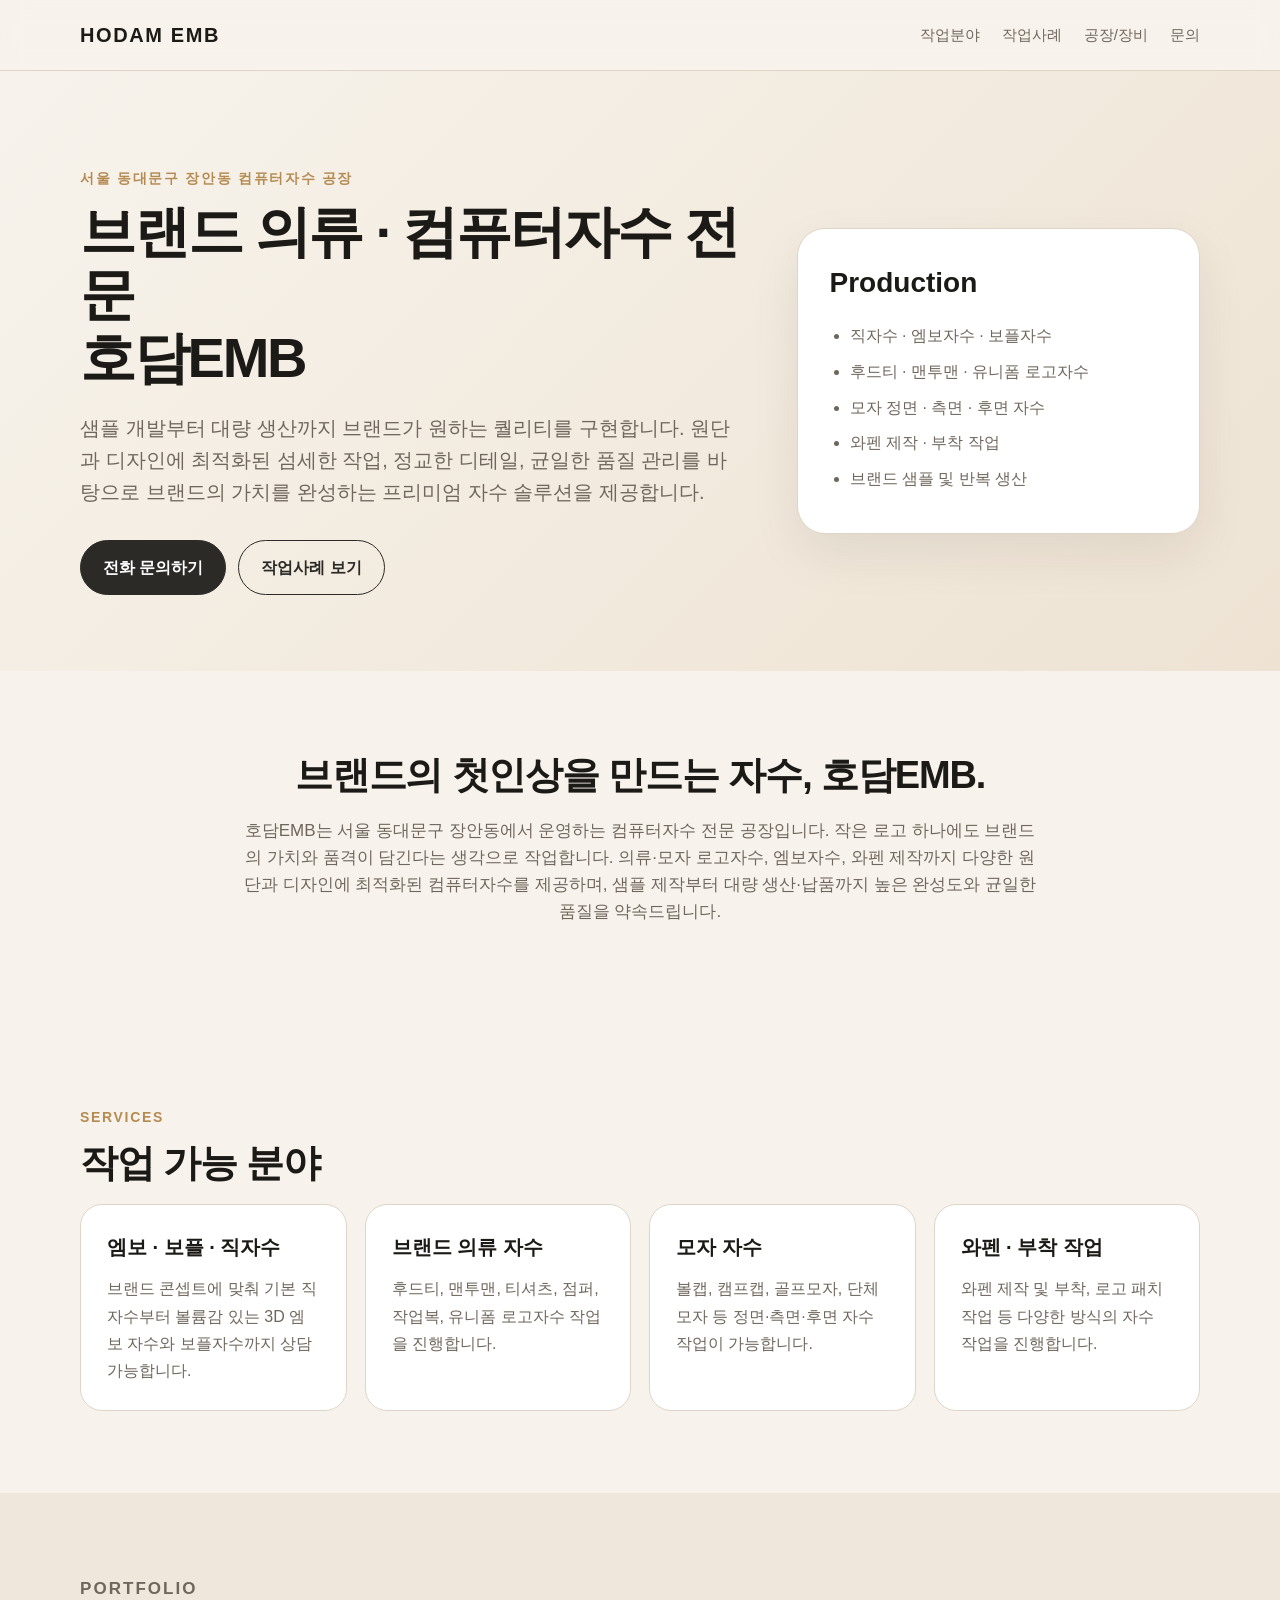
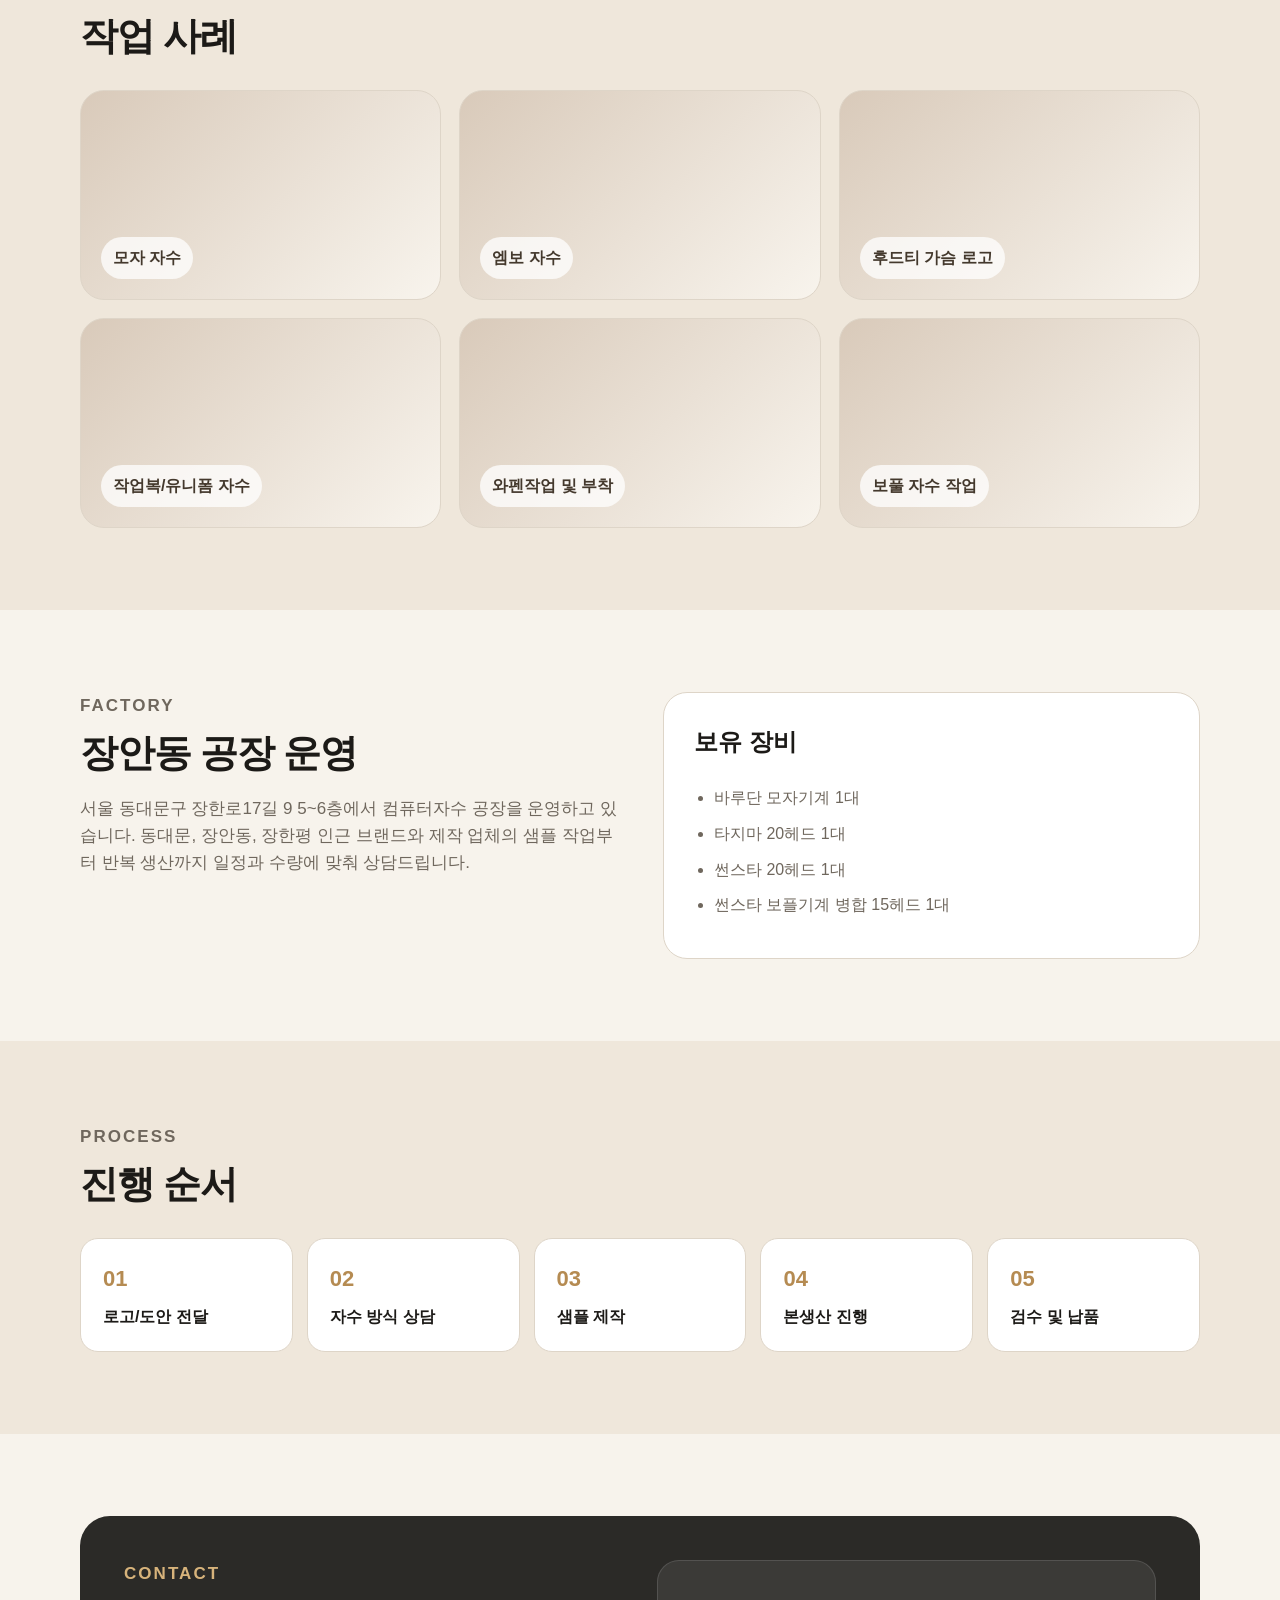
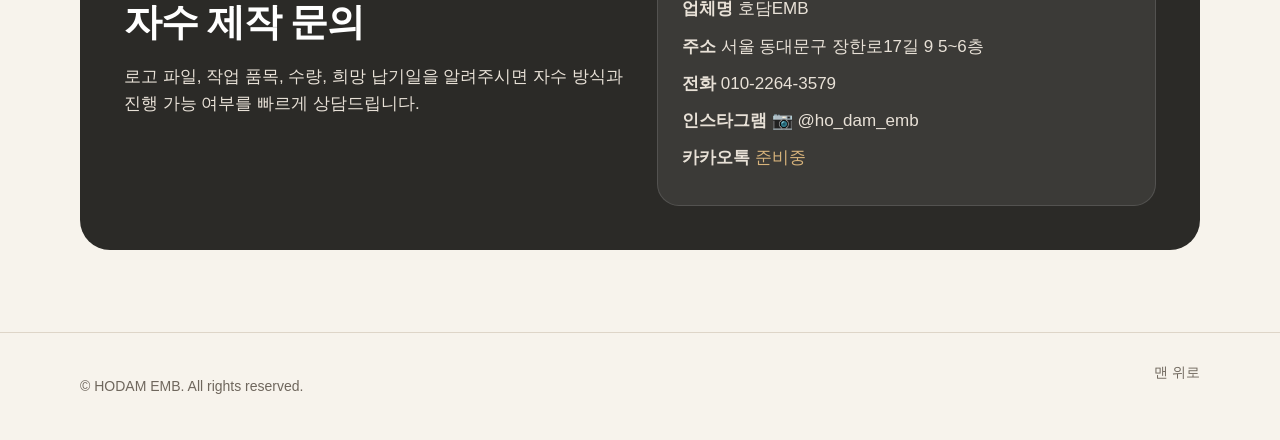
==== commit 6c02ade0: "Update index.html" ====
--- a/index.html
+++ b/index.html
@@ -28,7 +28,7 @@
         <div class="hero-copy">
           <p class="eyebrow">서울 동대문구 장안동 컴퓨터자수 공장</p>
           <h1>브랜드 의류 · 컴퓨터자수 전문<br />호담EMB</h1>
-          <p class="hero-text">브랜드 의류와 모자에 들어가는 로고자수를 전문으로 작업합니다. 샘플 제작부터 반복 생산까지, 도안과 원단에 맞는 깔끔한 자수 품질을 제안드립니다.</p>
+          <p class="hero-text">샘플 개발부터 대량 생산까지 브랜드가 원하는 퀄리티를 구현합니다. 원단과 디자인에 최적화된 섬세한 작업, 정교한 디테일, 균일한 품질 관리를 바탕으로 브랜드의 가치를 완성하는 프리미엄 자수 솔루션을 제공합니다.</p>
           <div class="hero-actions">
             <a class="btn primary" href="tel:010-2264-3579">전화 문의하기</a>
             <a class="btn secondary" href="#works">작업사례 보기</a>
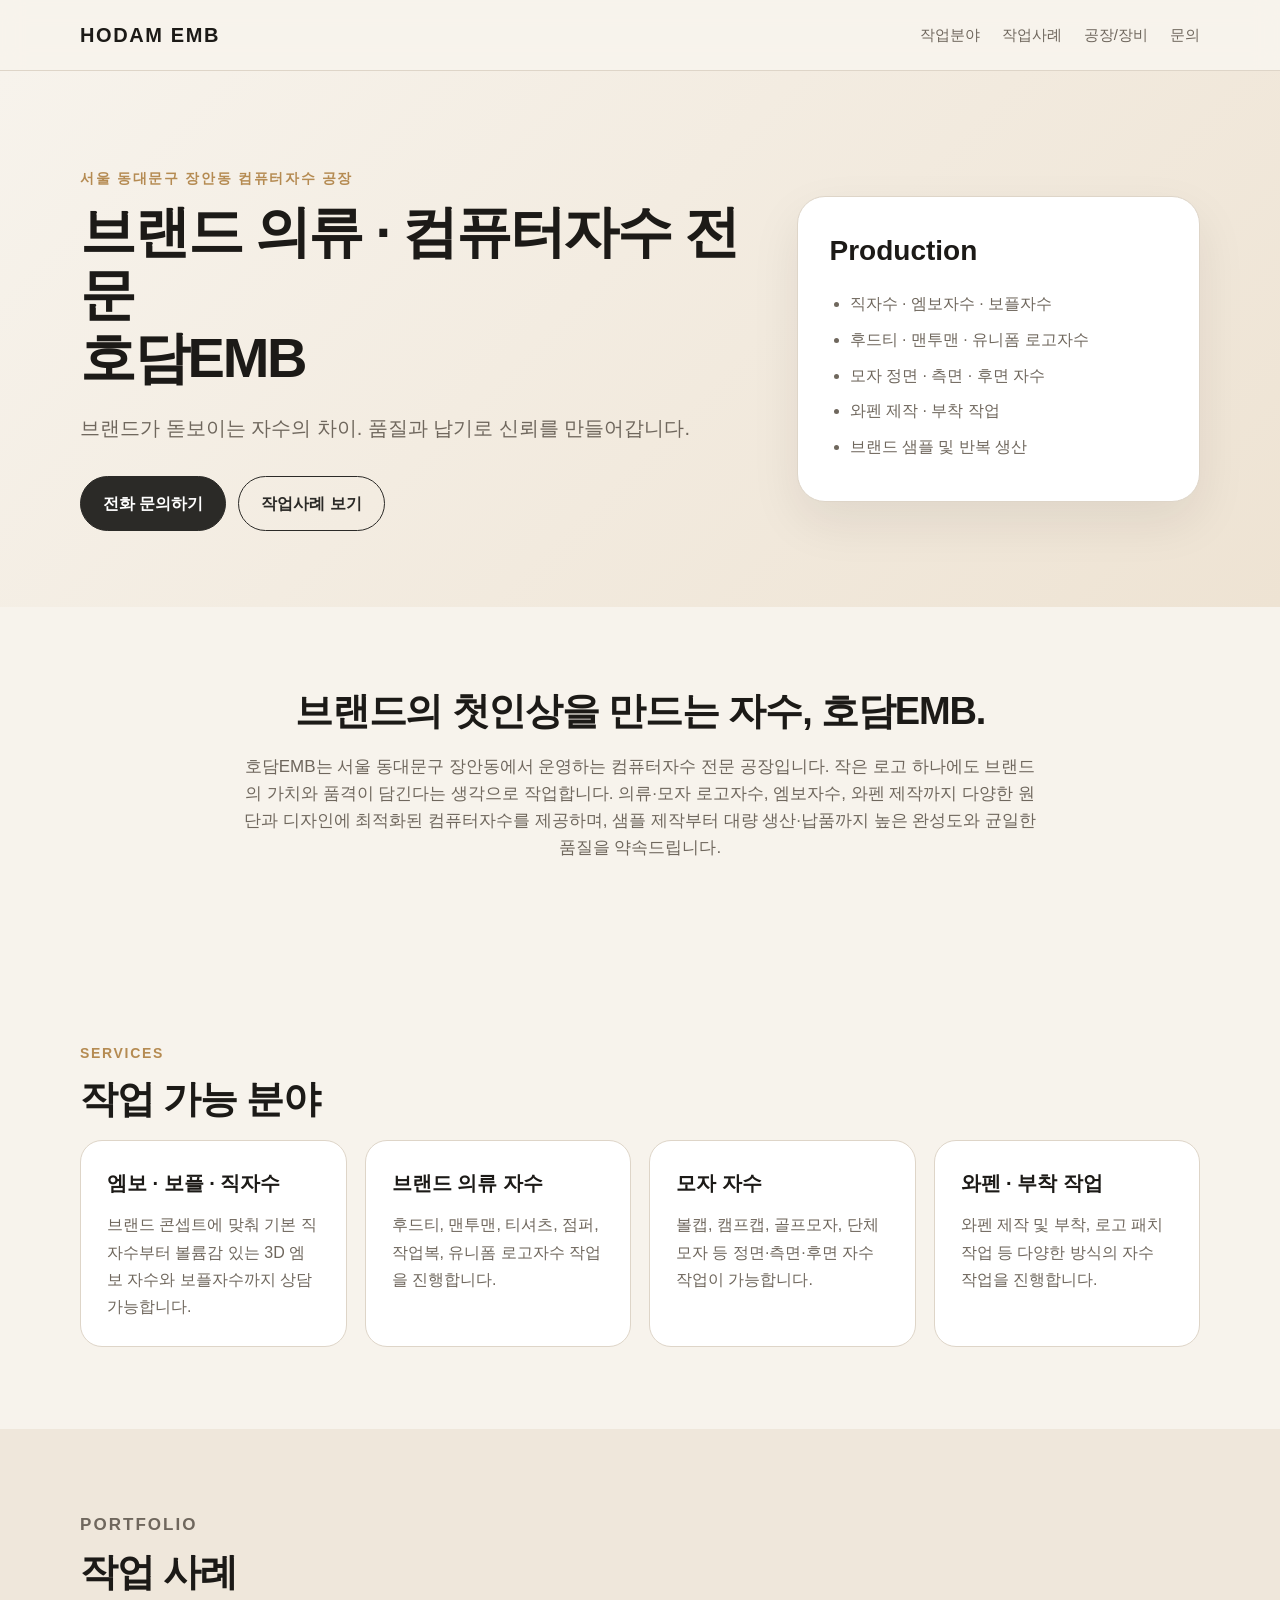
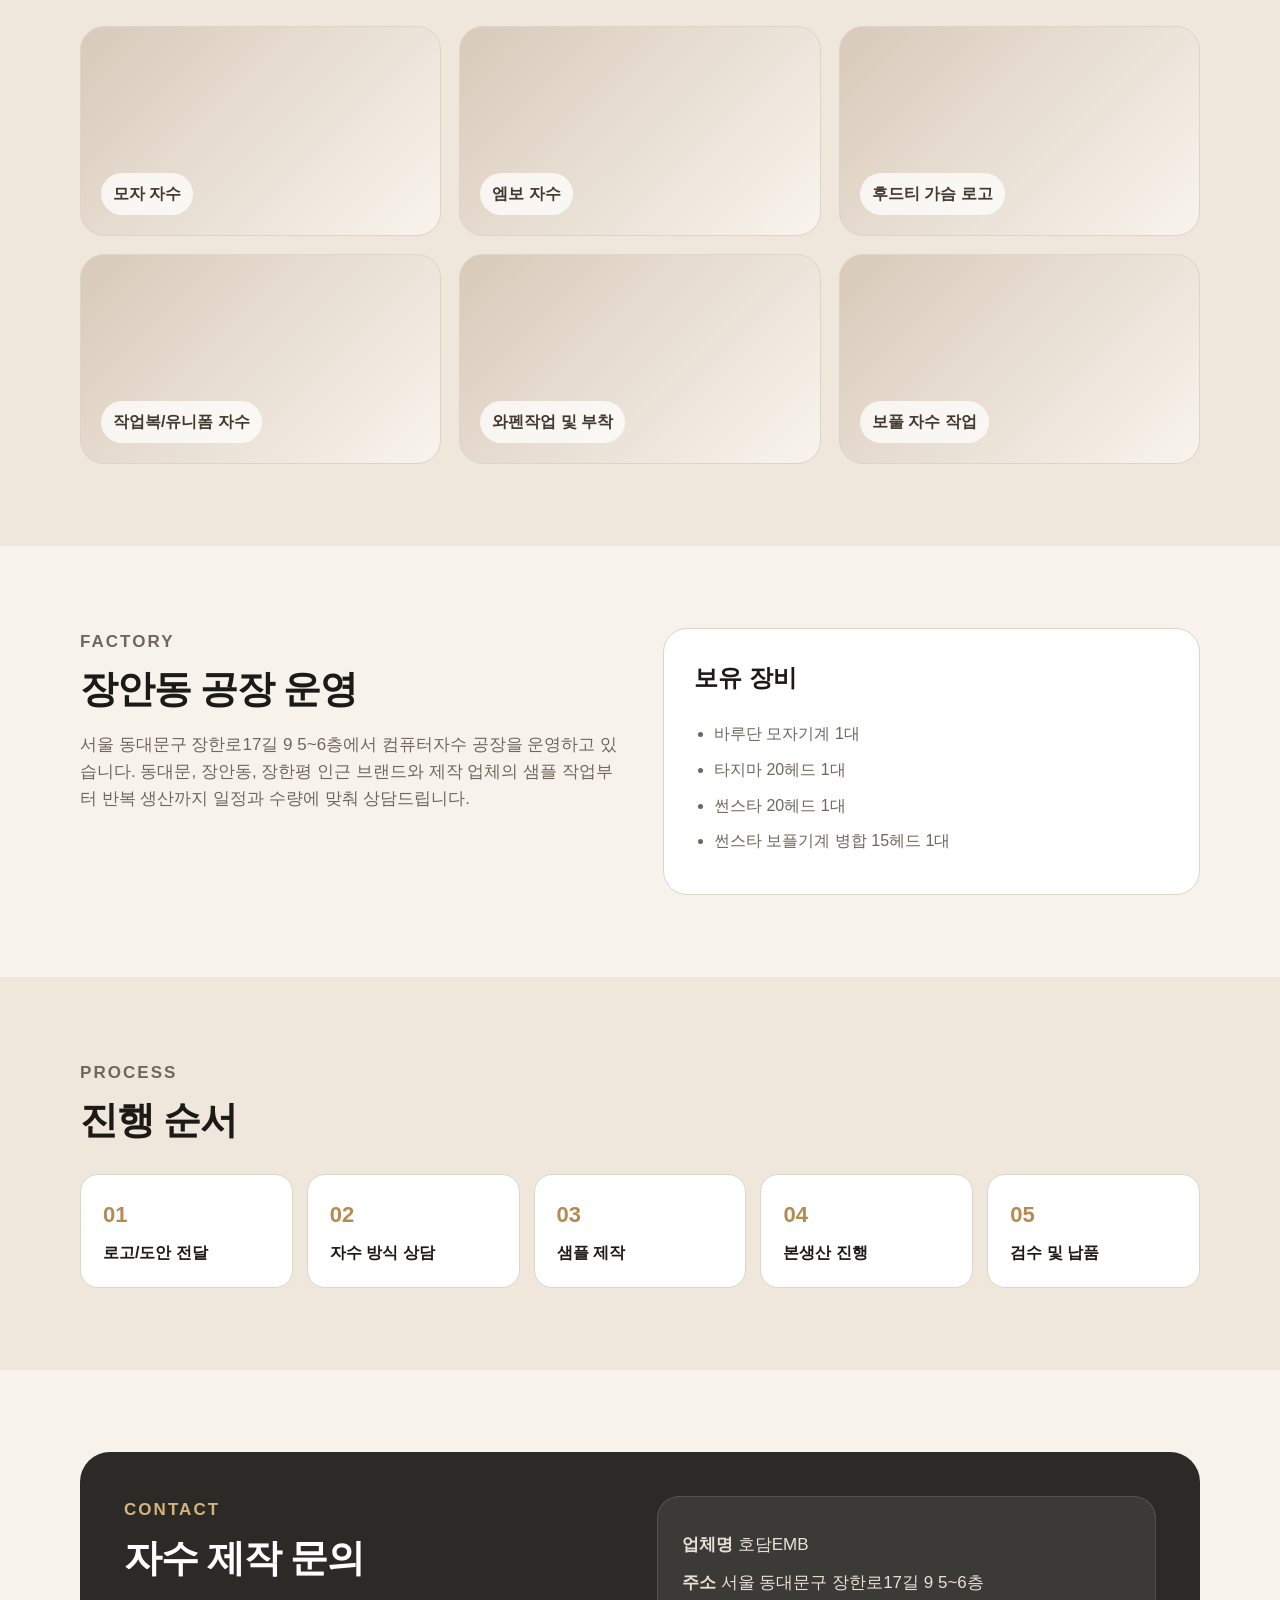
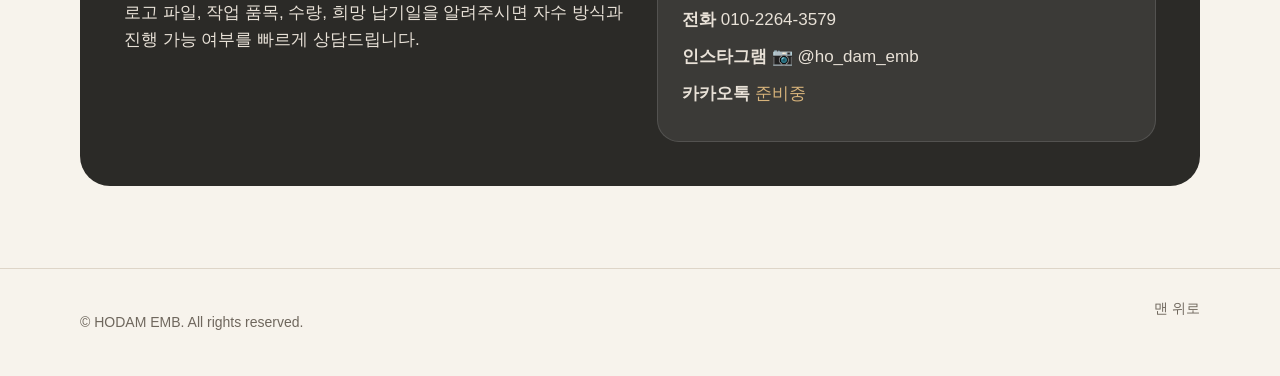
==== commit b74f63d5: "Update index.html" ====
--- a/index.html
+++ b/index.html
@@ -28,7 +28,8 @@
         <div class="hero-copy">
           <p class="eyebrow">서울 동대문구 장안동 컴퓨터자수 공장</p>
           <h1>브랜드 의류 · 컴퓨터자수 전문<br />호담EMB</h1>
-          <p class="hero-text">샘플 개발부터 대량 생산까지 브랜드가 원하는 퀄리티를 구현합니다. 원단과 디자인에 최적화된 섬세한 작업, 정교한 디테일, 균일한 품질 관리를 바탕으로 브랜드의 가치를 완성하는 프리미엄 자수 솔루션을 제공합니다.</p>
+          <p class="hero-text">브랜드가 돋보이는 자수의 차이.
+품질과 납기로 신뢰를 만들어갑니다.</p>
           <div class="hero-actions">
             <a class="btn primary" href="tel:010-2264-3579">전화 문의하기</a>
             <a class="btn secondary" href="#works">작업사례 보기</a>
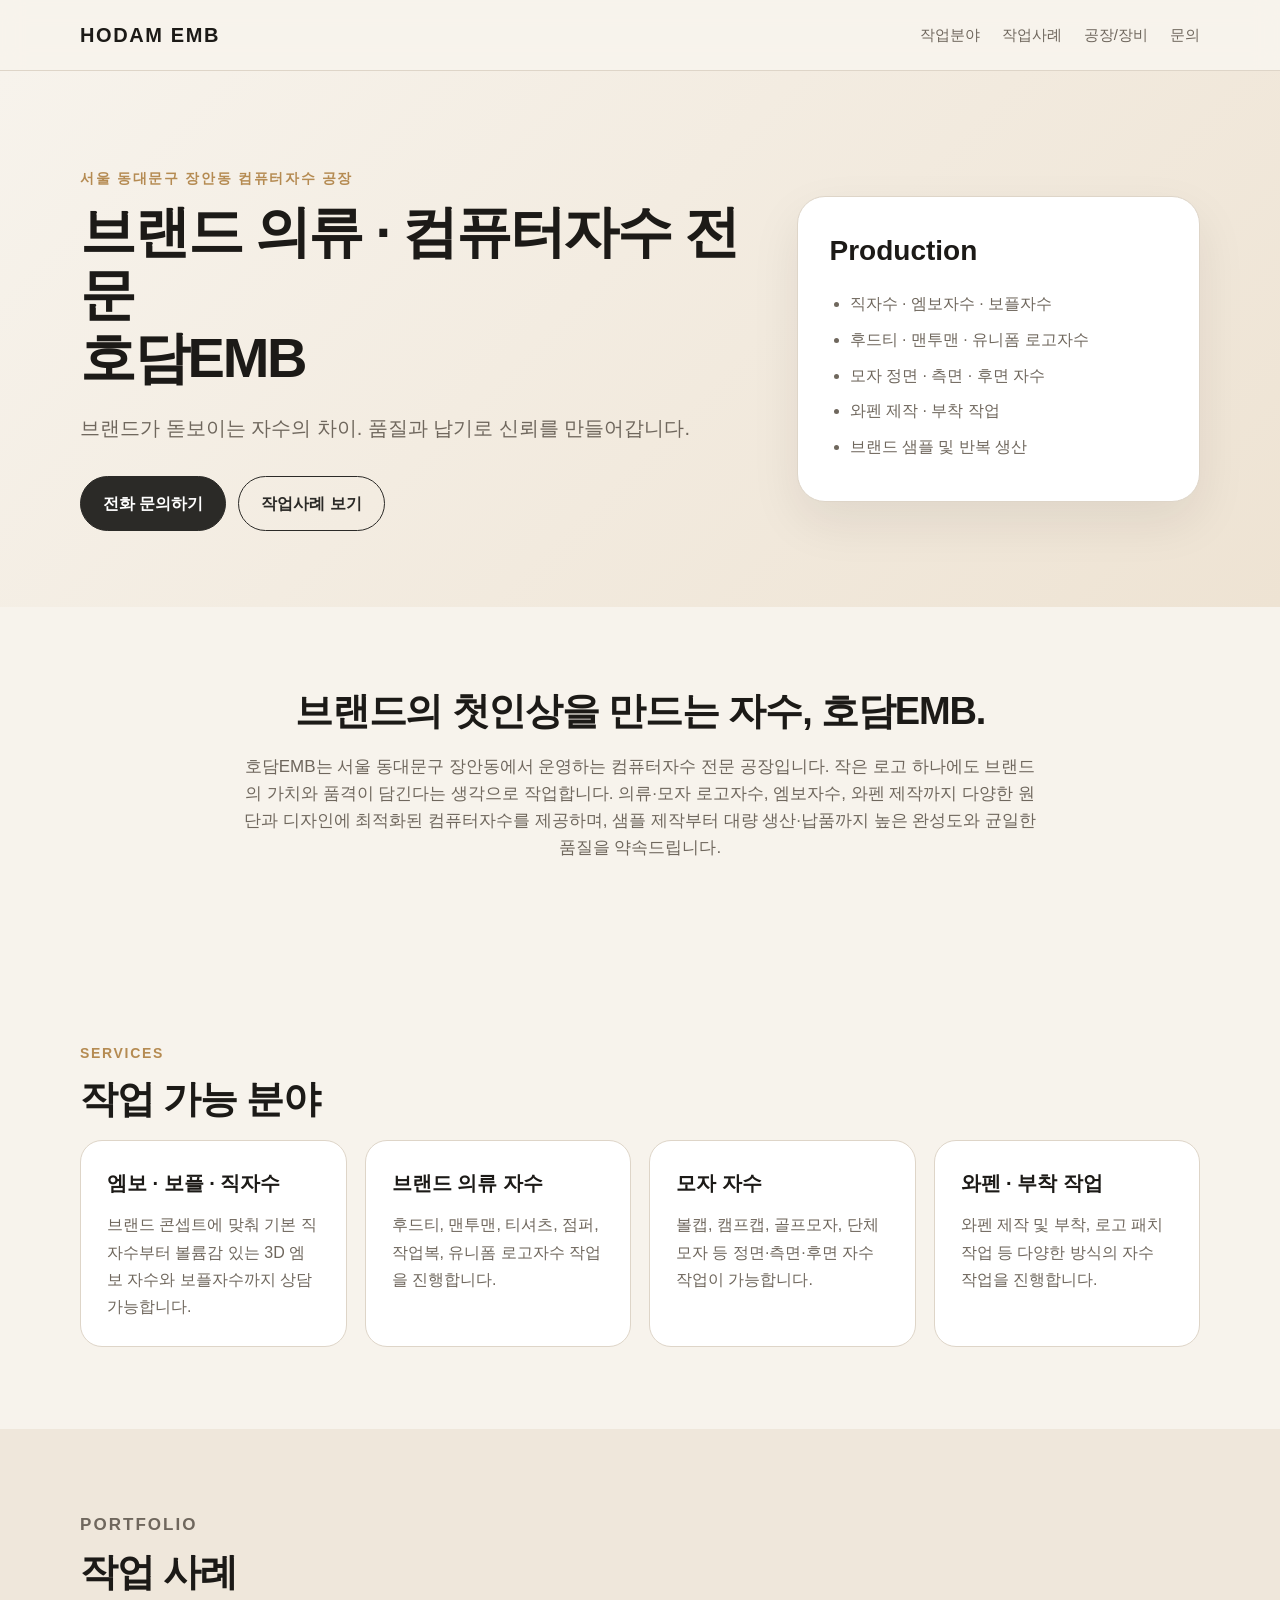
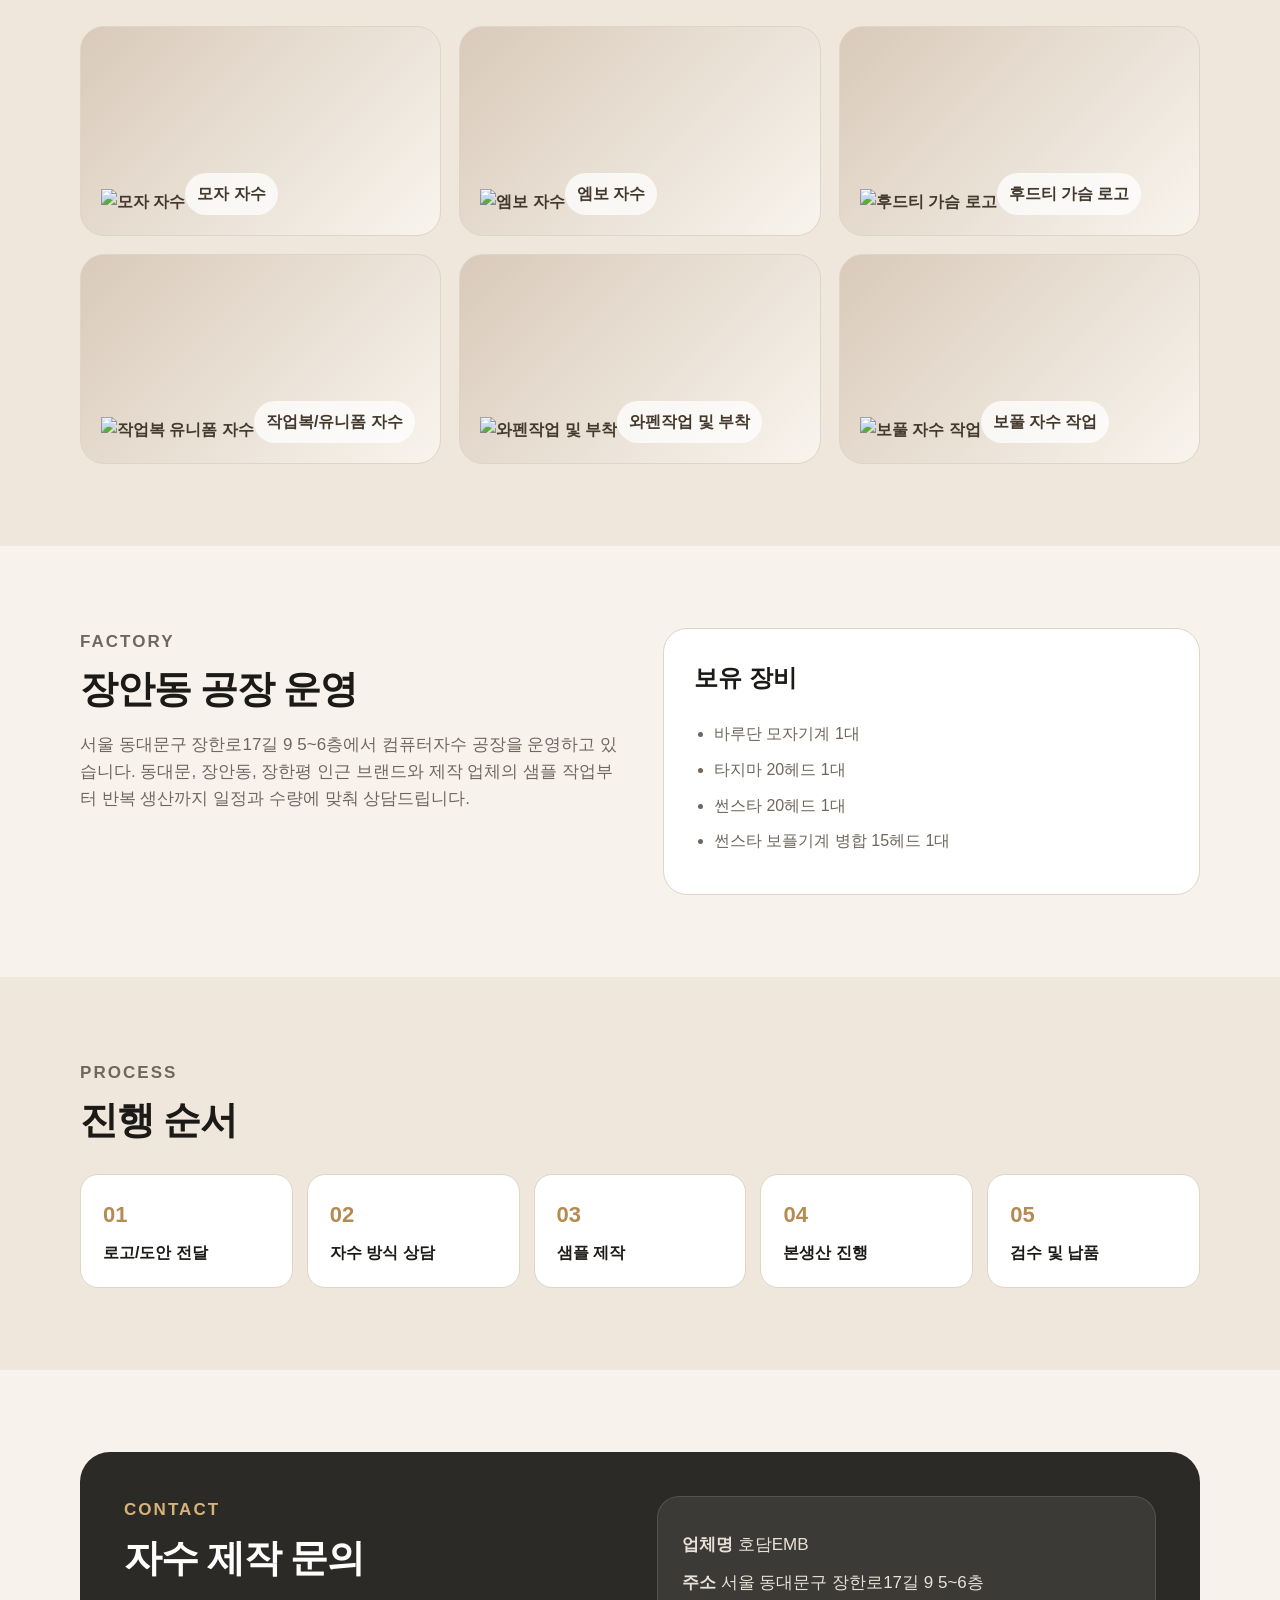
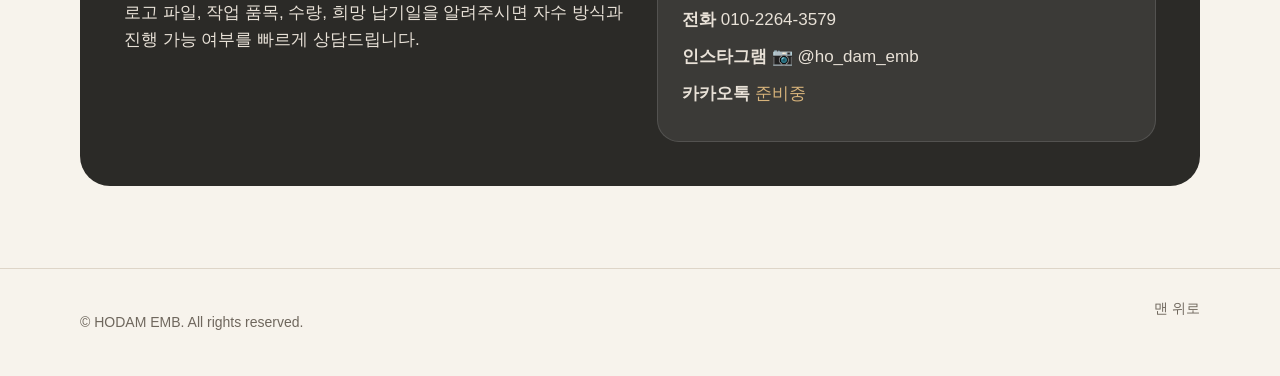
==== commit b5a4456b: "Update index.html" ====
--- a/index.html
+++ b/index.html
@@ -91,14 +91,37 @@
           <h2>작업 사례</h2>
           <p> </p>
         </div>
-        <div class="work-grid">
-          <div class="work-card"><span>모자 자수</span></div>
-          <div class="work-card"><span>엠보 자수 </span></div>
-          <div class="work-card"><span>후드티 가슴 로고</span></div>
-          <div class="work-card"><span>작업복/유니폼 자수</span></div>
-          <div class="work-card"><span>와펜작업 및 부착</span></div>
-          <div class="work-card"><span>보풀 자수 작업</span></div>
-        </div>
+ <div class="work-grid">
+  <a class="work-card" href="cap.html">
+    <img src="images/cap/main.jpg" alt="모자 자수">
+    <span>모자 자수</span>
+  </a>
+
+  <a class="work-card" href="emboss.html">
+    <img src="images/emboss/main.jpg" alt="엠보 자수">
+    <span>엠보 자수</span>
+  </a>
+
+  <a class="work-card" href="hoodie.html">
+    <img src="images/hoodie/main.jpg" alt="후드티 가슴 로고">
+    <span>후드티 가슴 로고</span>
+  </a>
+
+  <a class="work-card" href="uniform.html">
+    <img src="images/uniform/main.jpg" alt="작업복 유니폼 자수">
+    <span>작업복/유니폼 자수</span>
+  </a>
+
+  <a class="work-card" href="patch.html">
+    <img src="images/patch/main.jpg" alt="와펜작업 및 부착">
+    <span>와펜작업 및 부착</span>
+  </a>
+
+  <a class="work-card" href="bople.html">
+    <img src="images/bople/main.jpg" alt="보풀 자수 작업">
+    <span>보풀 자수 작업</span>
+  </a>
+</div>
       </div>
     </section>
 
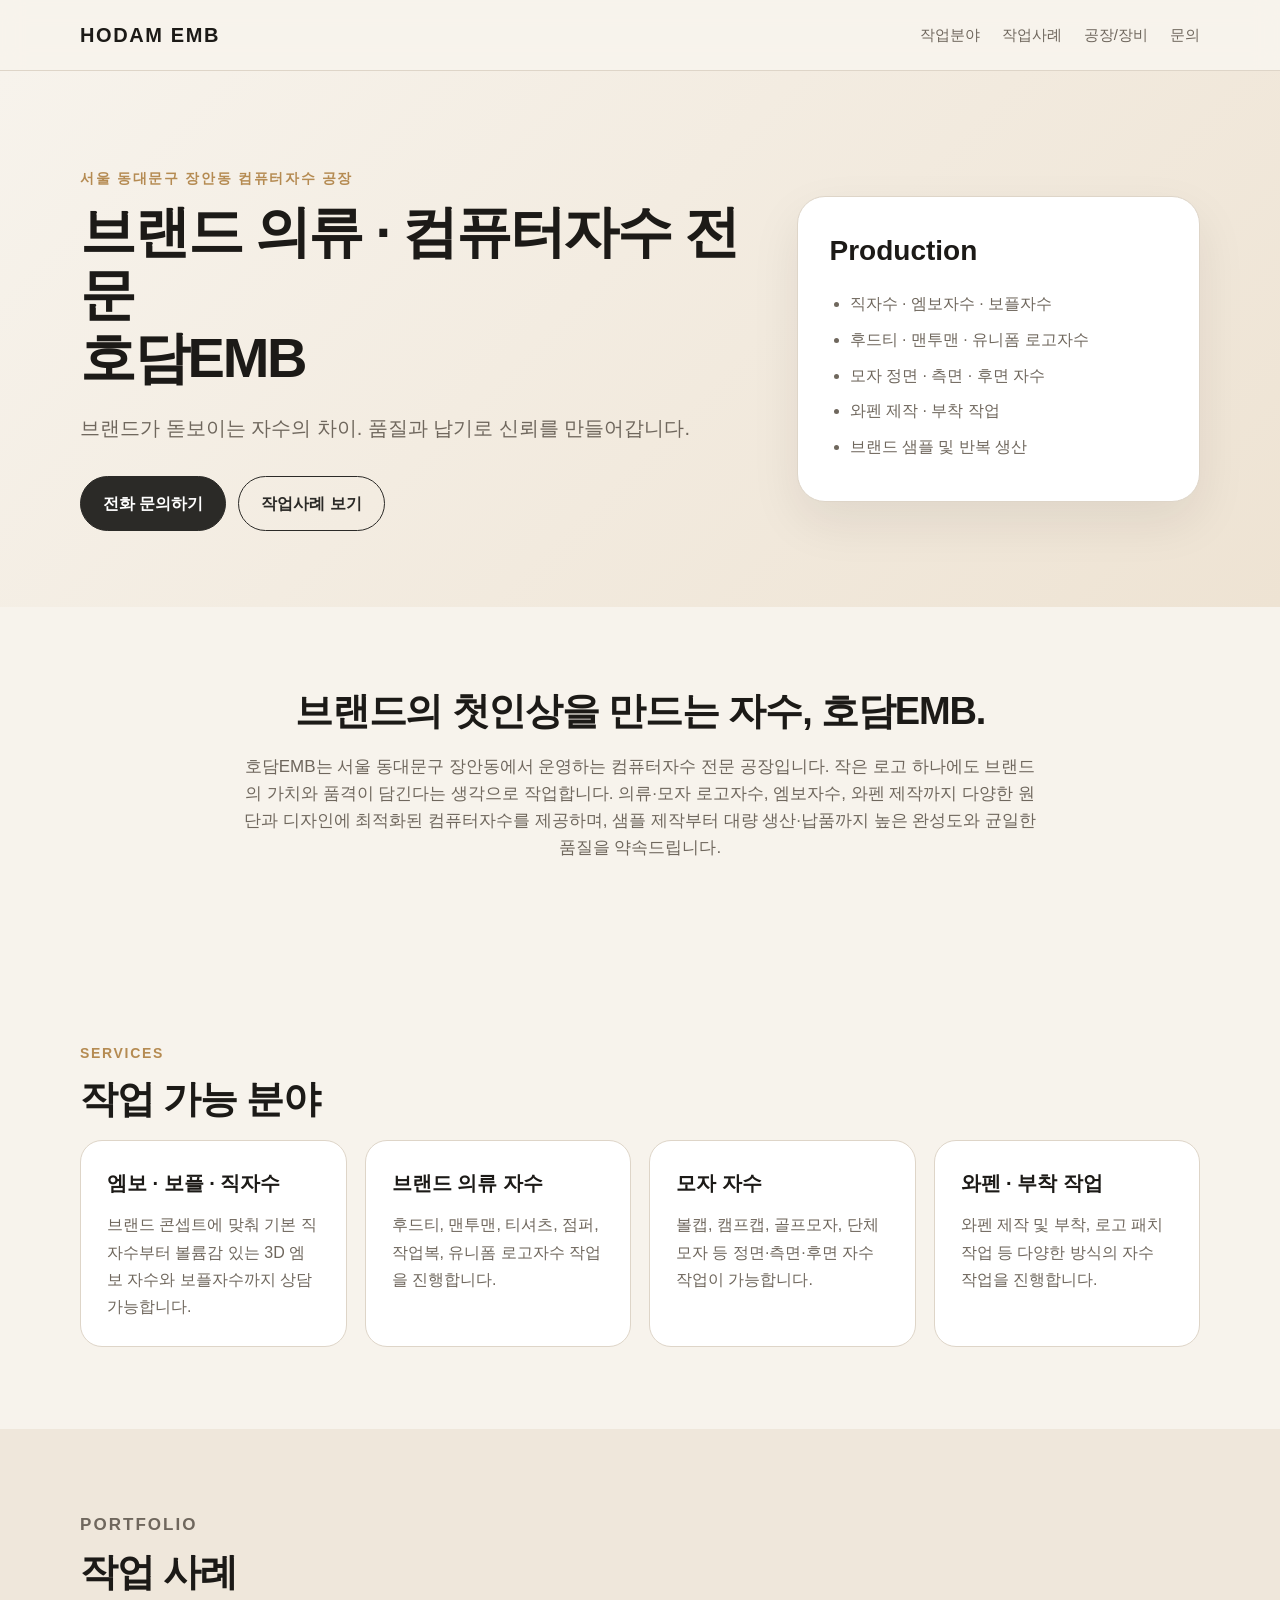
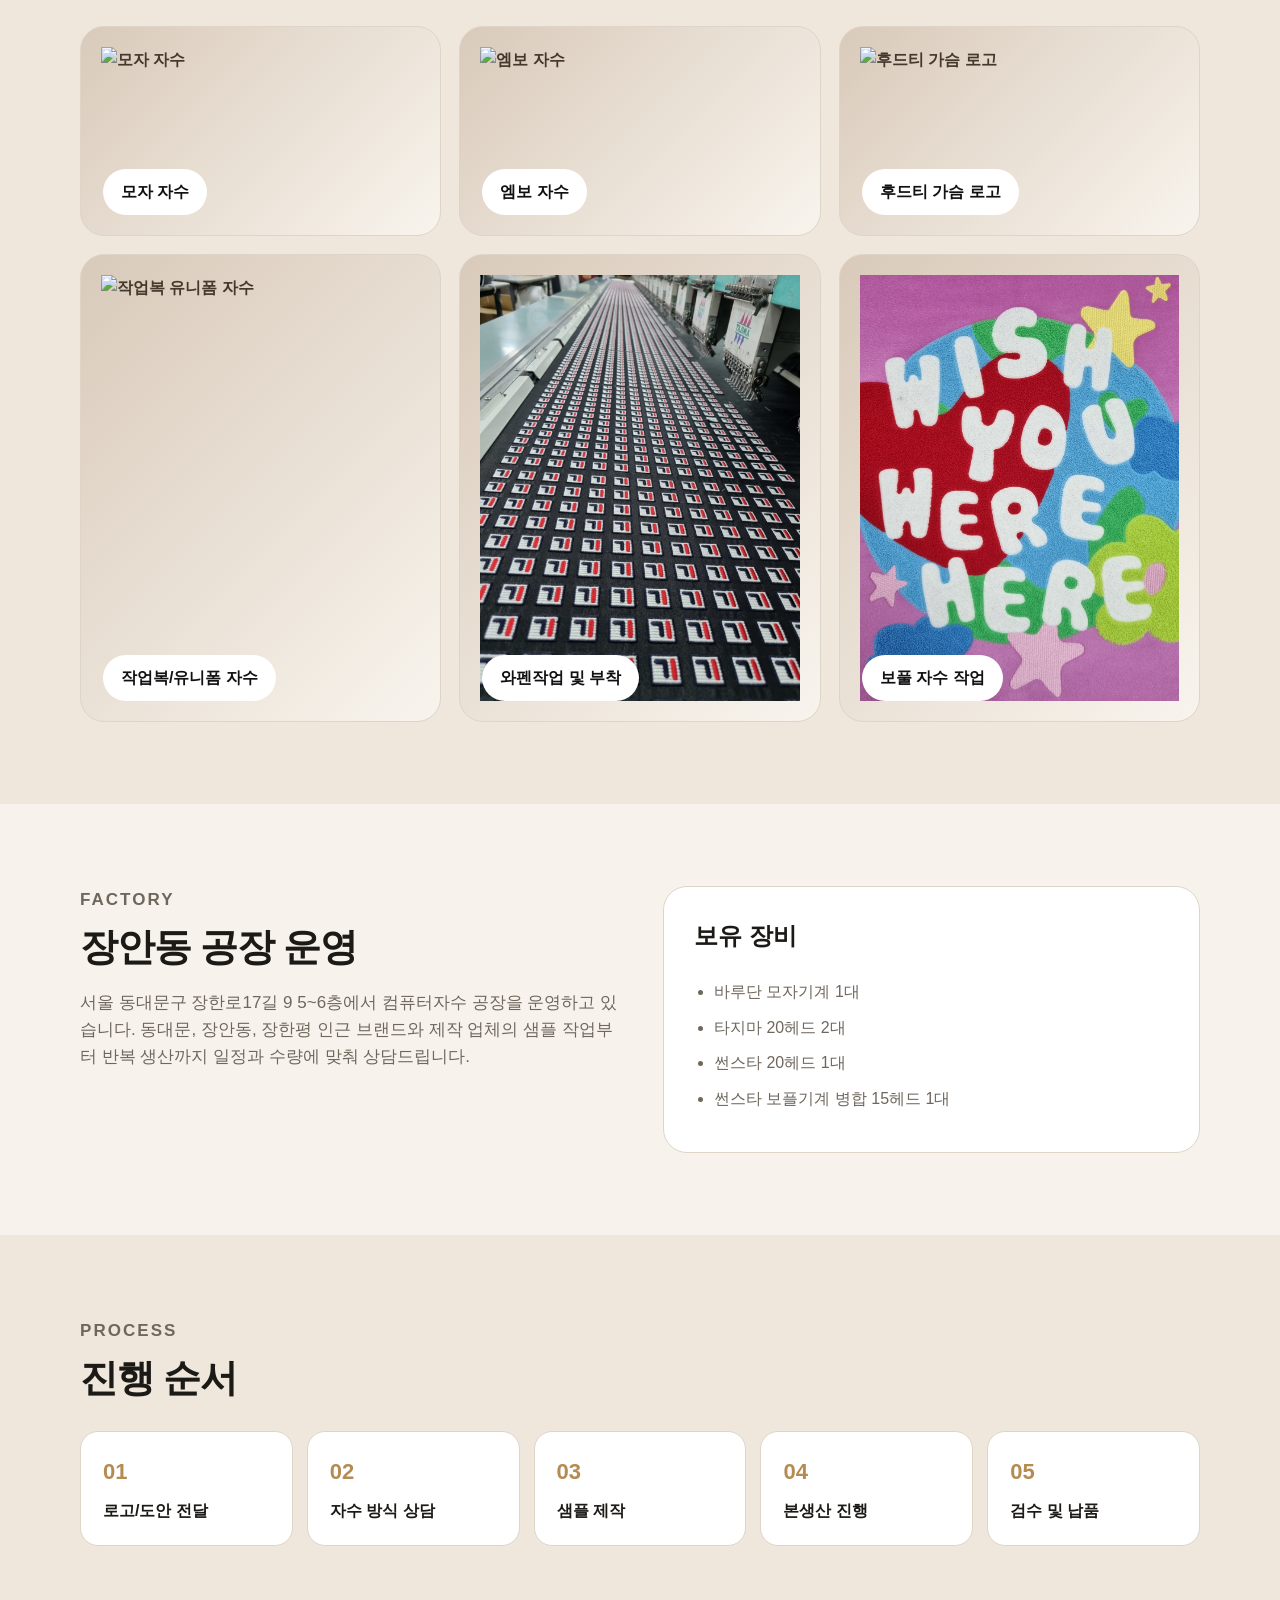
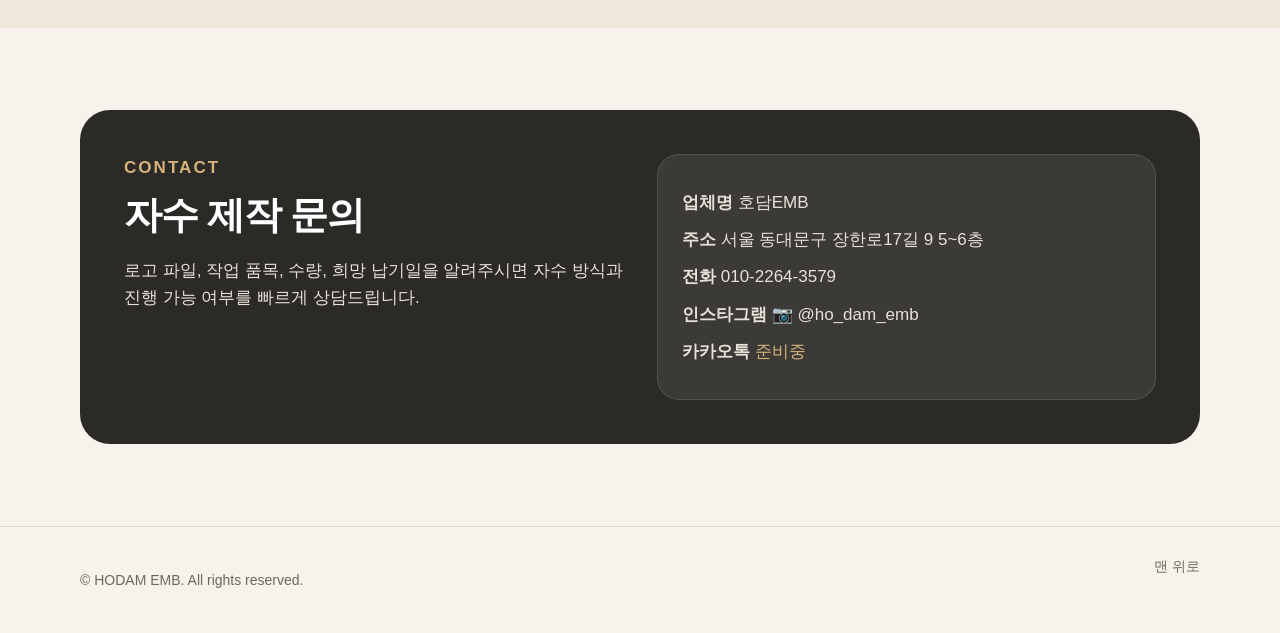
==== commit 070e5558: "Update index.html" ====
--- a/index.html
+++ b/index.html
@@ -136,7 +136,7 @@
           <h3>보유 장비</h3>
           <ul>
             <li>바루단 모자기계 1대</li>
-            <li>타지마 20헤드 1대</li>
+            <li>타지마 20헤드 2대</li>
             <li>썬스타 20헤드 1대</li>
             <li>썬스타 보플기계 병합 15헤드 1대</li>
           </ul>
--- a/styles.css
+++ b/styles.css
@@ -92,3 +92,41 @@
   color: #6f675d;
   line-height: 1.7;
 }
+.work-card {
+  position: relative;
+  display: block;
+  overflow: hidden;
+  text-decoration: none;
+}
+
+.work-card img {
+  width: 100%;
+  height: 100%;
+  object-fit: cover;
+  display: block;
+}
+
+.work-card span {
+  position: absolute;
+  left: 22px;
+  bottom: 20px;
+  background: #fff;
+  color: #111;
+  padding: 10px 18px;
+  border-radius: 999px;
+  font-weight: 700;
+  z-index: 2;
+}
+.gallery{
+  display:grid;
+  grid-template-columns:repeat(auto-fill,minmax(220px,1fr));
+  gap:16px;
+  margin-top:30px;
+}
+
+.gallery img{
+  width:100%;
+  height:240px;
+  object-fit:cover;
+  border-radius:18px;
+}
